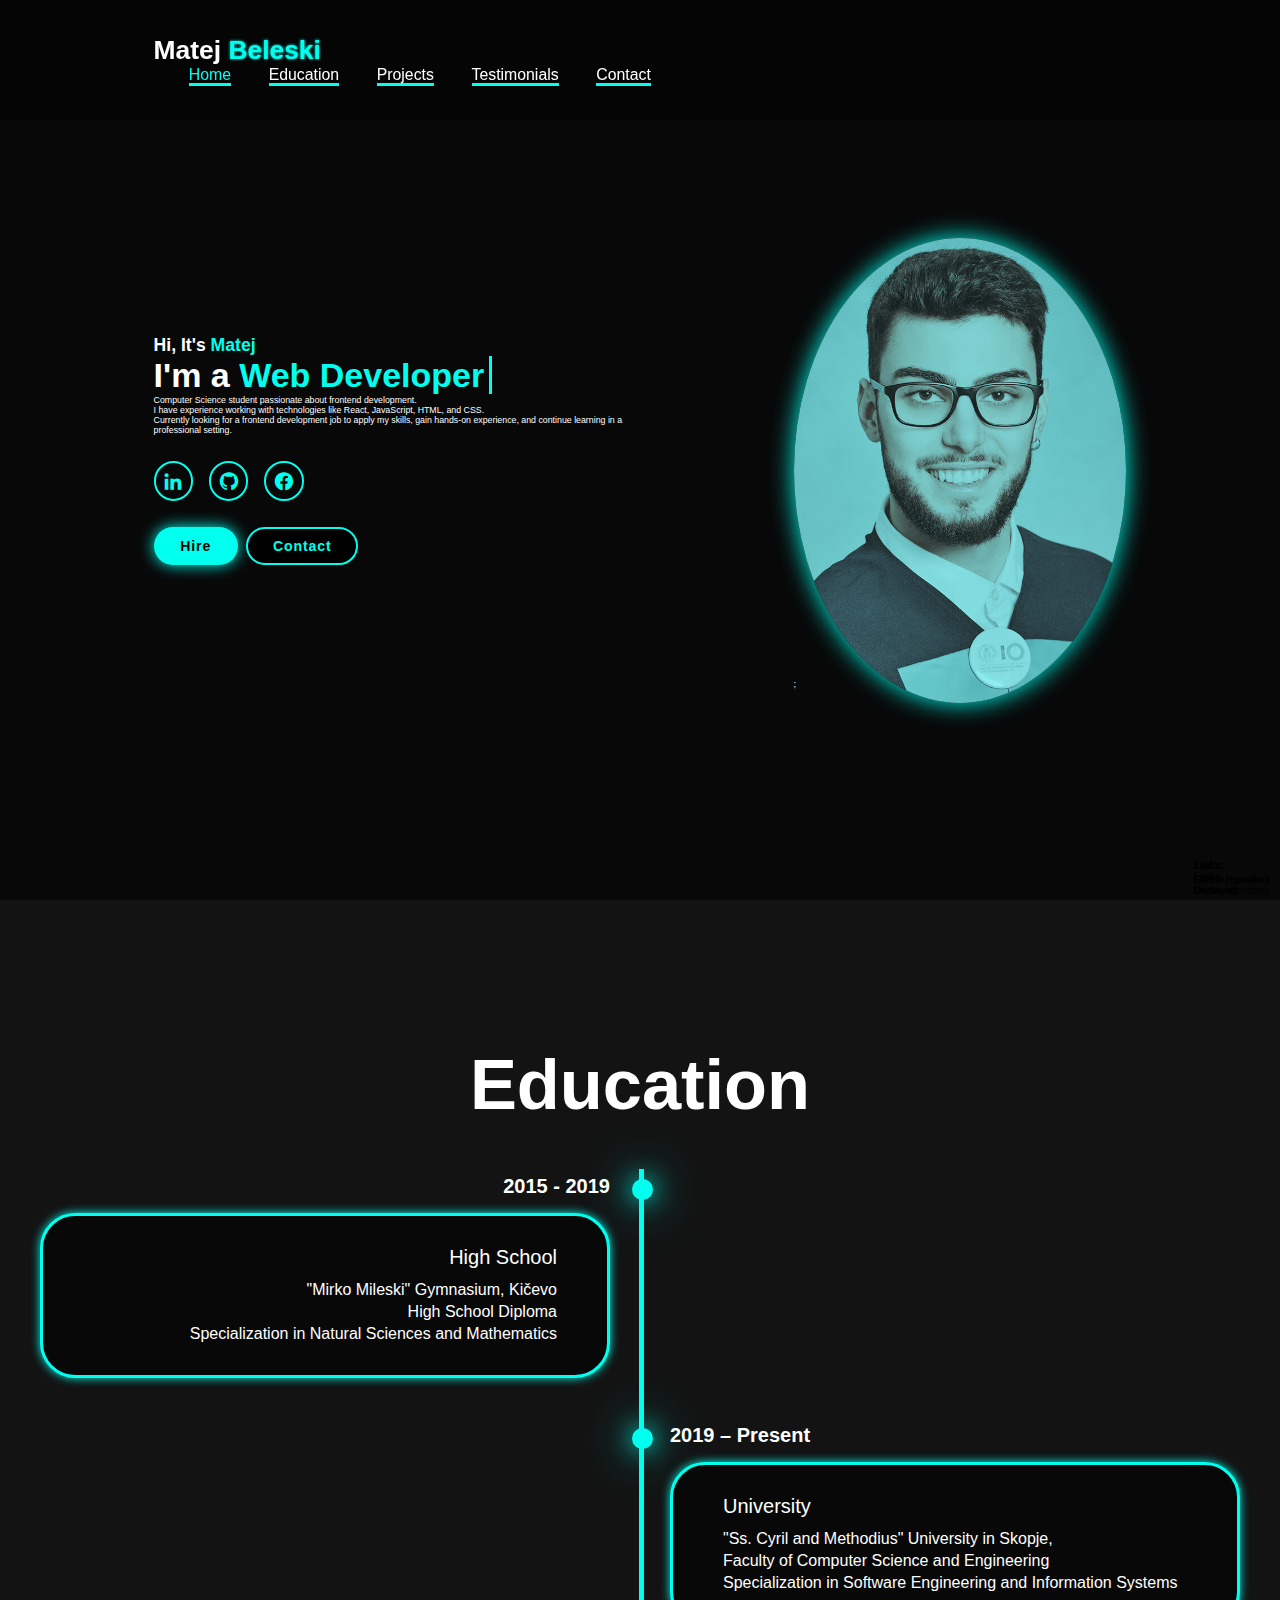
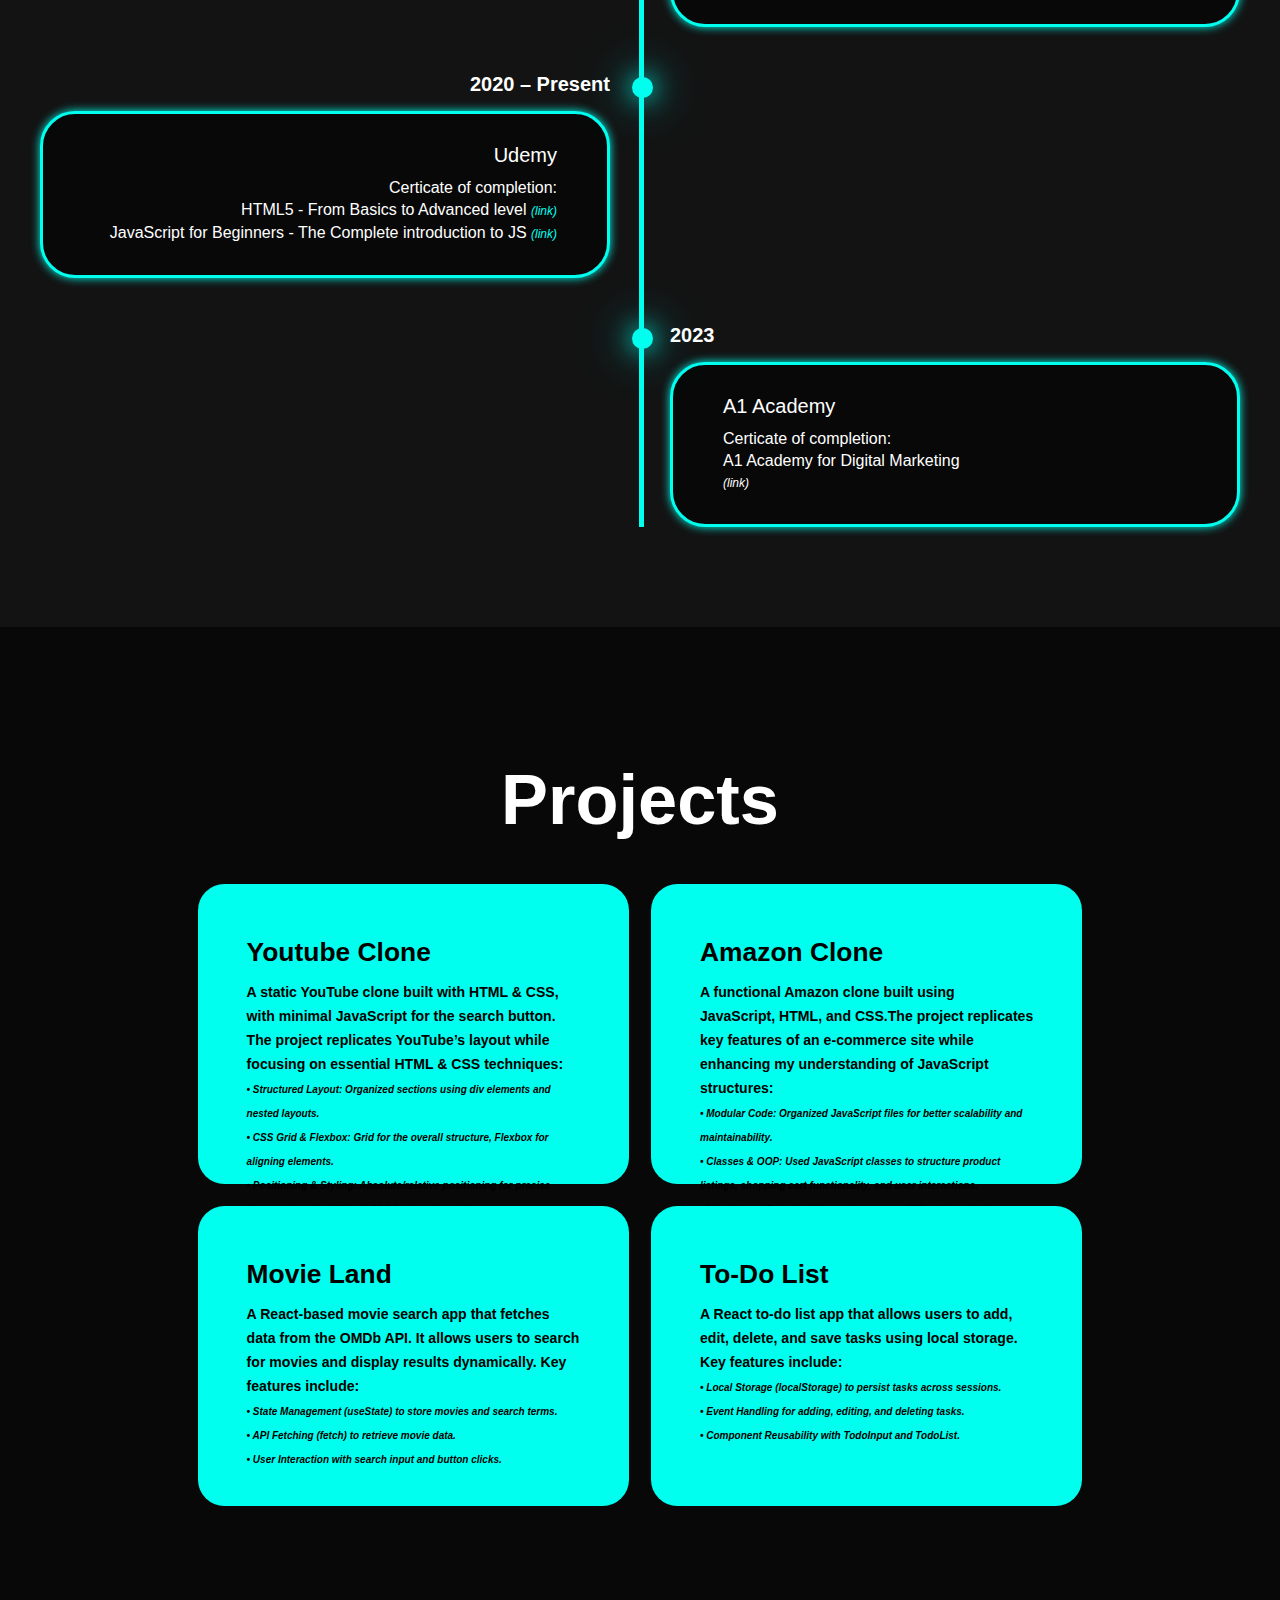
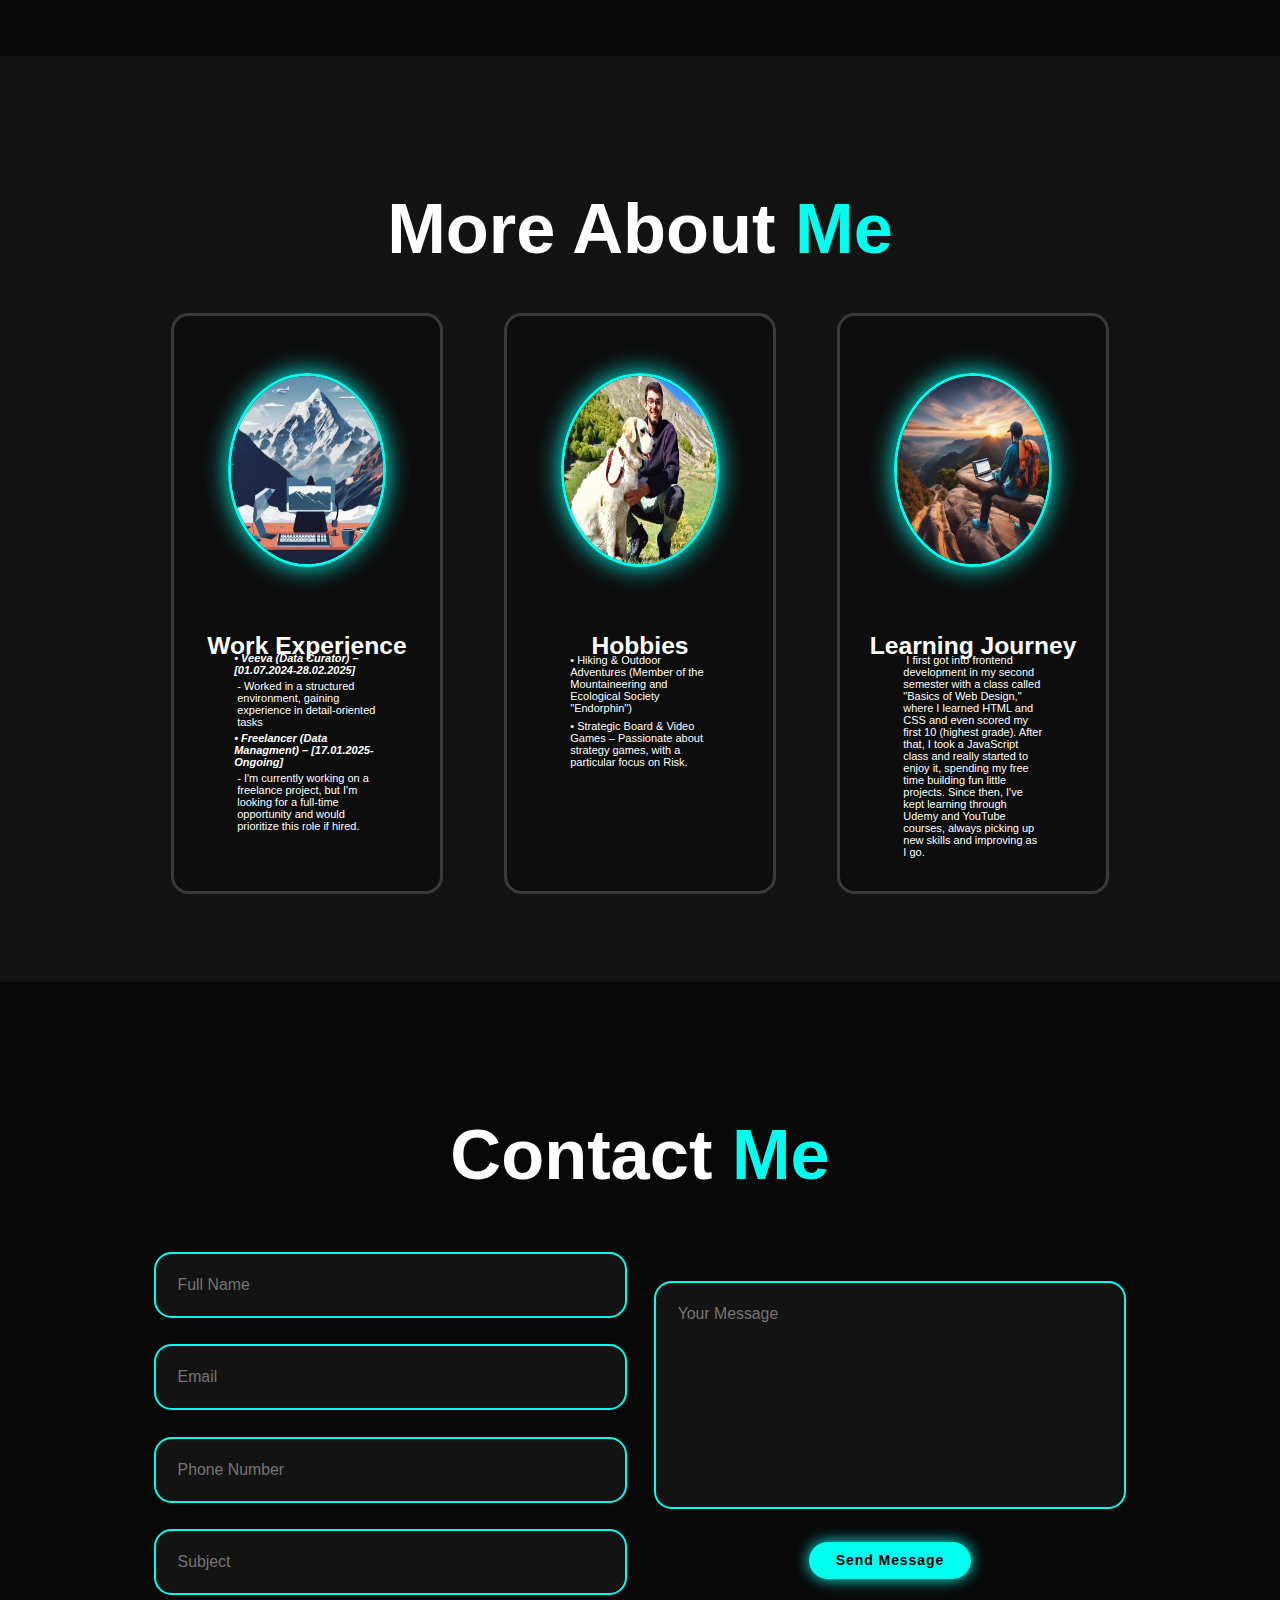
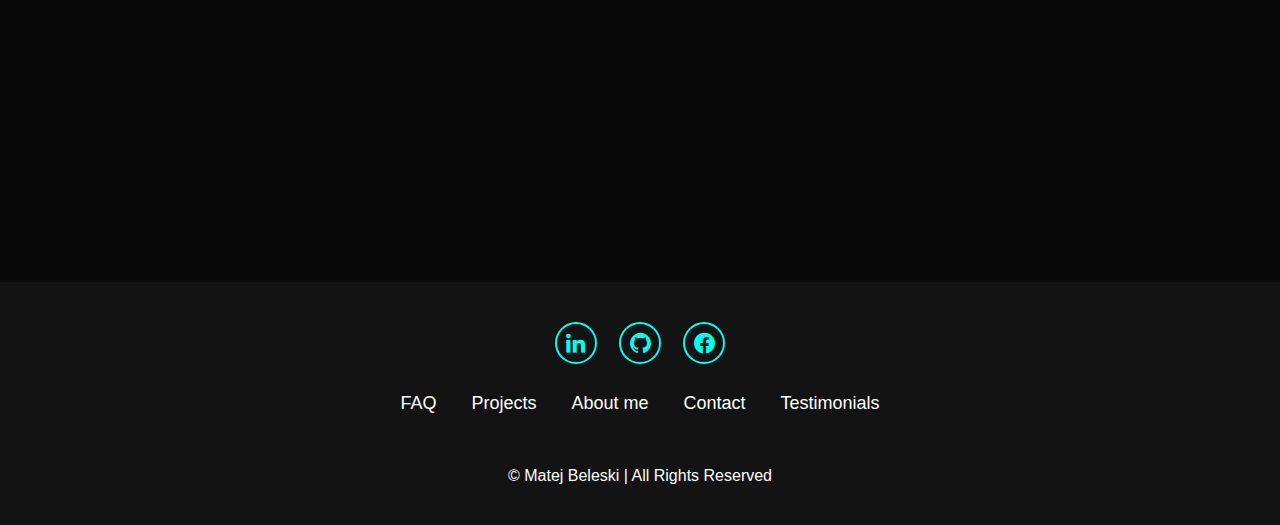
==== index.html @ d520d4c4 "Add files via upload" ====
<!DOCTYPE html>
<html lang="en">

<head>
    <meta charset="UTF-8">
    <meta name="viewport" content="width=device-width, initial-scale=1.0">
    <title>Responsive Portfolio Website</title>
    <link rel="stylesheet" href="style.css">
    <link href='https://unpkg.com/boxicons@2.1.4/css/boxicons.min.css' rel='stylesheet'>

</head>

<body>

    <header class="header">
        <a href="#home" class="logo">Matej <span>Beleski</span></a>

        <i class='bx bx-menu' id="menu-icon"></i>

        <nav class="navbar">
            <a href="#home" class="active">Home</a>
            <a href="#education">Education</a>
            <a href="#projects">Projects</a>
            <a href="#testimonials">Testimonials</a>
            <a href="#contact">Contact</a>
        </nav>
    </header>

    <section class="home" id="home">
        <div class="home-contet">
            <h1>Hi, It's <span>Matej</span></h1>
            <h3 class="text-animation">I'm a <span></span></h3>
            <p>Computer Science student passionate about frontend development.</p>
            <p>I have experience working with technologies like React, JavaScript, HTML, and CSS.</p>
            <p>Currently looking for a frontend development job to apply my skills, gain hands-on experience, and continue learning in a professional setting.</p>

            <div class="social-icons">

                <a href="https://www.linkedin.com/in/matej-beleski-653217213/" target="_blank"> <i class='bx bxl-linkedin'></i></a>
                <a href="https://github.com/matej46" target="_blank"><i class='bx bxl-github'></i></a>
                <a href="https://www.facebook.com/devet.deset.75/" target="_blank"><i class='bx bxl-facebook-circle' ></i></a>
               
            </div>

            <div class="btn-group">
                <a href="#" class="btn">Hire</a>
                <a href="#contact" class="btn">Contact</a>
            </div>
        </div>
        <div class="home-img">
            <img src='images/profilephoto.png' alt="image 1">; 
        </div>

    </section>

    <section class="education" id="education">
        <h2 class="heading">Education</h2>

        <div class="timeline-items">
            <div class="timeline-item">
                <div class="timeline-dot"> </div>
                <div class="timeline-date"> 2015 - 2019 </div>
                <div class="timeline-content">
                    <h3>High School</h3>
                    <p>"Mirko Mileski" Gymnasium, Kičevo <br>
                        High School Diploma <br> Specialization in Natural Sciences and Mathematics </p>
                </div>
            </div>

            <div class="timeline-item">
                <div class="timeline-dot"></div>
                <div class="timeline-date">2019 – Present</div>
                <div class="timeline-content">
                    <h3>University</h3>
                    <p>"Ss. Cyril and Methodius" University in Skopje, <br>
                        Faculty of Computer Science and Engineering <br> Specialization in Software Engineering and
                        Information
                        Systems </p>
                </div>
            </div>

            <div class="timeline-item">
                 
                <div class="timeline-dot"></div>
                <div class="timeline-date">2020 – Present</div>
                <div class="timeline-content">
                   
                    
                        <h3>Udemy</h3>
                        <p>Certicate of completion:</p>
                        <a href="https://drive.google.com/file/d/1m8XwTHB_5Tk1Ce35-1qgueU2LRFzItia/view?usp=sharing" target="blank">
                            <p> 
                                HTML5 - From Basics to Advanced level <span id="link">(link)</span>
                            </p>
                        </a>
                        <a href="https://drive.google.com/file/d/1fbxmuC1kPjhLGUeqyNIGHqgkghaJ31IZ/view?usp=sharing" target="blank">
                            <p> 
                                JavaScript for Beginners - The Complete introduction to JS <span id="link">(link)</span>
                            </p>
                        </a>
                     
                  
                </div>
            </div>

            <div class="timeline-item">
                 
                <div class="timeline-dot"></div>
                <div class="timeline-date">2023</div>
                <div class="timeline-content">
                   
                    <a href="https://drive.google.com/file/d/1XJHOYPVvoll1hGyyqi6rIE5AoOztRurR/view" target="blank">
                        <h3>A1 Academy</h3>
                        <p>Certicate of completion:<br> A1 Academy for Digital Marketing </p>
                        <p id="link">(link)</p>
                    </a>
                </div>
            </div>

            </div>
    </section>

    <section class="services" id="projects">
        <h2 class="heading">Projects</h2>

        <div class="services-container">
            <div class="service-box">
               
                <div class="service-info">
                    <h4>Youtube Clone</h4>
                   
                    <p>A static YouTube clone built with HTML & CSS, with minimal JavaScript for the search button.  The project replicates YouTube’s layout while focusing on essential HTML & CSS techniques: <br>
                        <span id="project_description">&#8226 Structured Layout: Organized sections using div elements and nested layouts. </span><br>
                        <span id="project_description">&#8226 CSS Grid & Flexbox: Grid for the overall structure, Flexbox for aligning elements. </span><br>
                        <span id="project_description">&#8226 Positioning & Styling: Absolute/relative positioning for precise placement and additional CSS features for styling.</span><br>
                    </p>

                 <div class="service-links">
                    <p id="links">Links:</p>
                    <a id="projects-links" href="https://github.com/matej46/Youtube-Clone.git" target="_blank">Github repository</a><br>
                    <a id="projects-links" href="https://matej46.github.io/Youtube-Clone/" target="_blank">Deployed</a>
                 </div>
                  
                </div>
            </div>
            <div class="service-box">
                <div class="service-info">
                    <h4>Amazon Clone</h4>
                    <p>A functional Amazon clone built using JavaScript, HTML, and CSS.The project replicates key features of an e-commerce site while enhancing my understanding of JavaScript structures: <br>
                        <span id="project_description">&#8226 Modular Code: Organized JavaScript files for better scalability and maintainability.</span><br>
                        <span id="project_description">&#8226 Classes & OOP: Used JavaScript classes to structure product listings, shopping cart functionality, and user interactions.</span><br>
                        <span id="project_description">&#8226 Inheritance: Extended classes to manage different product types and cart behaviors efficiently.</span><br>
                    </p>
                    <div class="service-links">
                        <p id="links">Links:</p>
                        <a id="projects-links" href="https://github.com/matej46/amazon-javascript.git" target="_blank">Github repository</a><br>
                        <a id="projects-links" href="https://matej-amazon-javascript.netlify.app/" target="_blank">Deployed</a>
                     </div>
                
                </div>
            </div>
            <div class="service-box">
                <div class="service-info">
                    <h4>Movie Land</h4>
                    <p>A React-based movie search app that fetches data from the OMDb API. It allows users to search for movies and display results dynamically. Key features include:<br>
                       <span id="project_description"> &#8226 State Management (useState) to store movies and search terms.</span><br>
                       <span id="project_description"> &#8226 API Fetching (fetch) to retrieve movie data.</span><br>
                       <span id="project_description"> &#8226 User Interaction with search input and button clicks.</span><br>
                    </p>
                    <div class="service-links">
                        <p id="links">Links:</p>
                        <a id="projects-links" href="https://github.com/matej46/reactjs-MovieLand.git" target="_blank">Github repository</a><br>
                     </div>
                </div>
            </div>
            <div class="service-box">
                <div class="service-info">
                    <h4>To-Do List</h4>
                    <p>A React to-do list app that allows users to add, edit, delete, and save tasks using local storage. Key features include:<br>
                        <span id="project_description">&#8226 Local Storage (localStorage) to persist tasks across sessions.</span><br>
                        <span id="project_description">&#8226 Event Handling for adding, editing, and deleting tasks.</span><br>
                        <span id="project_description">&#8226 Component Reusability with TodoInput and TodoList.</span><br>
                    </p>
                    <div class="service-links">
                        <p id="links">Links:</p>
                        <a id="projects-links" href="https://github.com/matej46/reactjs-todolist.git" target="_blank">Github repository</a><br>
                        <a id="projects-links" href="https://reactjs-todos-project.netlify.app/" target="_blank">Deployed</a>
                     </div>
                </div>
            </div>

    </section>

    <section class="testimonials" id="testimonials">
        <div class="testimonials-box">
            <h2 class="heading">More About <span>Me</span></h2>

            <div class="wrapper">
                <div class="testimonial-item">
                    
                    <img src="images/experience_mountain2.jpg" alt="">
                    <h2>Work Experience</h2>
                    <div class="testimonial-text">
                        <h3>&#8226; Veeva (Data Curator) – [01.07.2024-28.02.2025]</h3>
                        <p>- Worked in a structured environment, gaining experience in detail-oriented tasks</p>
                        <h3>&#8226; Freelancer (Data Managment) – [17.01.2025-Ongoing]</h3>
                        <p>- I'm currently working on a freelance project, but I'm looking for a full-time opportunity and would prioritize this role if hired.</p>
                    </div>
                </div>
                <div class="testimonial-item">
                    <img src="images/M&L2.jpg" alt="">
                    <h2>Hobbies</h2>
                    <div class="testimonial-text">
                        <p>&#8226 Hiking & Outdoor Adventures (Member of the Mountaineering and Ecological Society "Endorphin")</p>
                        <p>&#8226 Strategic Board & Video Games – Passionate about strategy games, with a particular focus on Risk.</p>
                    </div>

                </div>
                
                <div class="testimonial-item">
                    <img src="images/journey.jpg" alt="">
                    <h2>Learning Journey</h2>
                    <div class="testimonial-text">
                        <p>&nbspI first got into frontend development in my second semester with a class called "Basics of Web Design," where I learned HTML and CSS and even scored my first 10 (highest grade). After that, I took a JavaScript class and really started to enjoy it, spending my free time building fun little projects. Since then, I've kept learning through Udemy and YouTube courses, always picking up new skills and improving as I go.</p>
                    </div>
                </div>
            </div>
        </div>
    </section>

    <section class="contact" id="contact">
        <h2 class="heading">Contact <span>Me</span></h2>

        <form action="https://api.web3forms.com/submit" method="POST">
            <input type="hidden" name="access_key" value="eedac60c-c312-4635-b868-2d74a798ac71">
            <div class="input-group">
                <div class="input-box">
                    <input type="text" name="name" placeholder="Full Name" required>
                    <input type="email" name="email" placeholder="Email" required>
                </div>
                <div class="input-box">
                    <input type="number" name="phone" placeholder="Phone Number">
                    <input type="text" name="subject" placeholder="Subject" required>
                </div>
            </div>

            <div class="input-group-2">
                <textarea name="message" id="" cols="30" rows="10" placeholder="Your Message" required></textarea>
                <input type="submit" value="Send Message" class="btn">
            </div>
        </form>

    </section>


    <footer class="footer" id="footer">
        <div class="social">
            <a href="https://www.linkedin.com/in/matej-beleski-653217213/" target="_blank"> <i class='bx bxl-linkedin'></i></a>
            <a href="https://github.com/matej46" target="_blank"><i class='bx bxl-github'></i></a>
            <a href="https://www.facebook.com/devet.deset.75/" target="_blank"><i class='bx bxl-facebook-circle' ></i></a>   
        </div>

        <ul class="list">
            <li>
                <a href="faq.html">FAQ</a>
            </li>

            <li>
                <a href="#projects">Projects</a>
            </li>

            <li>
                <a href="#home">About me</a>
            </li>

            <li>
                <a href="#contact">Contact</a>
            </li>

            <li>
                <a href="#testimonials">Testimonials</a>
            </li>
        </ul>
        <p class="copyright">
            &#169 Matej Beleski | All Rights Reserved
        </p>
    </footer> 

        <script src="script.js"></script>
</body>

</html>
---- style.css ----
* {
    margin:0;
    padding: 0;
    box-sizing: border-box;
    text-decoration: none;
    border: none;
    outline: none;
    scroll-behavior: smooth;
    font-family: "Poppins", sans-serif;
}

:root{
    --bg-color: #080808;
    --second-bg-color: #131313;
    --text-color: white;
    --main-color: #00ffee;
}

html{
    font-size: 60%;
    overflow-x: hidden;
}

body{
    background: var(--bg-color);
    color: var(--text-color);
}

.header{
    position: fixed;
    top: 0;
    left: 0;
    width: 100%;
    padding: 4rem 12% 4rem;
    background: rgba(0, 0, 0, 0.3);
    backdrop-filter: blur(10px);
    justify-content: space-between;
    align-items: center;
    z-index: 5;
}

.logo {
    font-size: 3rem;
    color: var(--text-color);
    font-weight: 800;
    cursor:pointer;
    transition: 0.3s ease;
}
.logo:hover{
    transform: scale(1.1);
}
.logo span{
    text-shadow: 0 0 3px var(--main-color);
}

.navbar a{
    font-size: 1.8rem;
    color: var(--text-color);
    margin-left: 4rem;
    font-weight: 500;
    transition: 0.3s ease;
    border-bottom: 3px solid var(--main-color);
}

.navbar a:hover,
.navbar a.active{
    color: var(--main-color);
    border-bottom: 3px solid var(--main-color);
}

#menu-icon{
    font-size: 3.6rem;
    color: var(--main-color);
    display: none;
}

section {
    min-height: 100vh;
    padding: 10rem 12% 10rem;
    
}


.home{
    display:flex;
    align-items:center;
    justify-content: center;
    gap:15rem;

}

.home-content{
    display: flex;
    flex-direction: column;
    text-align: left;
    justify-content: center;

    margin-top: 3rem;
}

span{
    color: var(--main-color);

}
.logo span{
    color:var(--main-color)
}
.home-content h3{
    margin-bottom: 2rem;
    margin-top: 1rem;
    font-size: 3.5rem;
}

.home-content h1{
    font-size: 7rem;
    font-weight: 700;
    margin-top: 1.5rem;
    line-height: 1;

}
.home-img{
    border-radius: 50%;
}
.home-img img{
    position: relative;
    top: 3rem;
    width: 26vw;;
    border-radius: 50%;
    box-shadow: 0 0 25px var(--main-color);
    cursor: pointer;
    transition: 0.4s ease-in-out;
}

.home-img img:hover {
    box-shadow: 0 0 25px var(--main-color),
    0 0 50px var(--main-color),
    0 0 100px var(--main-color);
}

.home-content p{
    font-size: 1.5rem;
    font-weight: 500;
    line-height: 1.8;
    max-width: 1000px;
}
.social-icons a{
    display: inline-flex;
    justify-content: center;
    align-items: center;
    width: 4.5rem;
    height: 4.5rem;
    background: transparent;
    border: 2px solid var(--main-color);
    font-size: 2.5rem;
    border-radius: 50%;
    color: var(--main-color);
    margin: 3rem 1.5rem 3rem 0;
    transition: 0.3s ease-in-out;
}
.social-icons a:hover{
    color: var(--text-color);
    transform: scale(1.3)translateY(-5px);
    box-shadow: 0 0 25px var(--main-color);
    background-color: var(--main-color);
}
.btn {
    display:inline-block;
    
    padding: 1rem 2.8rem;
    background: var(--main-color); 
    box-shadow: 0 0 15px var(--main-color);
    border-radius: 4rem;
    font-size: 1.6rem;
    color: black;
    border: 2px solid transparent;
    letter-spacing: 0.1rem;
    font-weight: 600;
    transition: 0.3s ease-in-out;
    cursor: pointer;
}
.btn:hover{
    transform: scale(1.05);
    box-shadow: 0 0 50px var(--main-color);
}
.btn-group a:nth-of-type(2){
    margin-left: 0.7rem;
    background-color: black;
    color: var(--main-color);
    border: 2px solid var(--main-color);
    box-shadow: 0 0 25px transparent;
}
.btn-group a:nth-of-type(2):hover{
    box-shadow: 0 0 25px var(--main-color);
    background-color: var(--main-color);
    color: black;
    
}
.text-animation {
    font-size: 34px;
    font-weight: 600;
    min-width: 280px;
  
}
.text-animation span {
    position: relative;
}
.text-animation span::before {
    content: "Web Developer"; 
    color: var(--main-color);
    animation: words 20s infinite; 
}
.text-animation span::after {
    content: "";
    position: absolute;
    height: 100%;
    width: calc(100%+8px);
    background-color: var(--bg-color);
    border-left: 3px solid var(--main-color);
    right: -8px;
    animation: typing 20s steps(14) infinite;
}



 @keyframes typing {
    0%, 10% {
        left: 0;
    }
    15%, 20% {
        left: calc(100% + 4px);
    }
    20%, 30% {
        left: 0;
    }
    35%, 40% {
        left: calc(100% + 4px);
    }
    40%, 50% {
        left: 0;

        
    }
    55%, 60% {
        left: calc(100% + 4px);
    }
    60%, 70% {
        left: 0;
    }
    75%, 80% {
        left: calc(100% + 4px);
    }
    80%, 90% {
        left: 0;
    }
    95%, 100% {
        left: calc(100% + 4px);
    }
} 

/* @keyframes typing {
    10%,
    15%,
    30%,
    35%,
    50%,
    55%,
    70%,
    75%,
    95%{
        width: 0;
    }
    5%,
    20%,
    25%,
    40%,
    45%,
    60%,
    65%,
    80%,
    85%{
        width: calc(100% + 8px);
    }
} */

@keyframes words {
    0%, 20% {
        content: "Computer Science Student";
    }
    21%, 40% {
        content: "HTML Specialist";
    }
    41%, 60% {
        content: "CSS Specialist";
    }
    61%, 80% {
        content: "JavaScript Developer";
    }
    81%, 100% {
        content: "React Developer";
    }
}

.heading {
    font-size: 8rem;
    text-align: center;
    margin: 5rem 0;
}
.education {
    padding: 100px 15px;
    background: var(--second-bg-color);
}
.education h2{
    margin-bottom: 5rem;
}
.timeline-items {
    max-width: 1200px;
    margin: auto;
    display: flex;
    flex-wrap: wrap;
    position: relative;
}
.timeline-items::before{
    content: "";
    position: absolute;
    width: 5px;
    height: 100%;
    background-color:var(--main-color);
    left: calc(50% - 1px);
}
.timeline-item{
    margin-bottom: 40px;
    width: 100%;
    position: relative;
}
.timeline-item:last-child{
    margin-bottom: 0;
}
.timeline-item:last-child{
    margin-bottom: 0;
}
.timeline-item:nth-child(odd){
    padding-right: calc(50% + 30px);
    text-align: right;
}
.timeline-item:nth-child(even){
    padding-left: calc(50% + 30px);
}
.timeline-dot{
    height: 21px;
    width: 21px;
    background-color: var(--main-color);
    box-shadow: 0 0 25px var(--main-color),
                0 0 50px var(--main-color);
    position: absolute;
    left: calc(50% - 8px);
    border-radius: 50%;
    top: 10px;

}
.timeline-date{
    font-size: 20px;
    font-weight: 800;
    color: white;
    margin: 6px 0 15px;
}
.timeline-content{
    background-color: var(--bg-color);
    border: 3px solid var(--main-color);
    padding: 30px 50px;
    border-radius: 4rem;
    box-shadow: 0 0 10px var(--main-color);
    cursor: pointer;
    transition: -.3s ease-in-out;
}
.timeline-content:hover{
    transform: scale(1.05);
    box-shadow: 0 0 25px var(--main-color);
}
.timeline-content h3{
    font-size: 20px;
    color: white;
    margin: 0 0 10px;
    font-weight: 500;
}
.timeline-content p{
    color: white;
    font-size: 16px;
    font-weight: 300;
    line-height: 22px;
}

::-webkit-scrollbar{
    width: 15px;
}
::-webkit-scrollbar-thumb{
    background-color: var(--main-color);
}
::-webkit-scrollbar-track{
    background-color: var(--bg-color);
    width: 50px;
}

.services{
    background: var(--bg-color);
    color: black;
}
.services h2{
    margin-bottom: 5rem;
    color: white;
}
.services-container{
    display: grid;
    grid-template-columns: repeat(2,1fr);
    align-items: center;
    gap: 2.5rem;
}
.service-box{
    background-color: var(--main-color);
    height: 300px;
    border-radius: 3rem;
    border: 5px solid transparent;
    cursor: pointer;
    transition: 0.4s ease-in-out;
}
.service-box:hover{
    background: white;
    color: black;
    border: 5px solid var(--main-color);
    transform: scale(1.03);
}
.service-box .service-info{
    display: flex;
    flex-direction: column;
    text-align: left;
    max-height: 200px;
    justify-content: left;
    align-items: baseline;
    padding: 5rem 5rem;
}
.service-info h4{
    font-size: 3rem;
    font-weight: 800;
    line-height: 1.5;
    margin-bottom: 1rem;
}
.service-info p{
    font-size: 1.6rem;
    font-weight: 600;
    max-height: 100;
    line-height: 1.7;
    margin: auto;
}
.testimonials{
    background: var(--second-bg-color);
}
.testimonials-box{
    background-size: cover;
    display: flex;
    align-items: center;
    justify-content: center;
    flex-direction: column;
    position: relative;
}
.testimonials .heading{
    margin-bottom: 5rem;
}
.testimonials-box img{
    position:absolute;
    top: 10%;
    width: 18rem;
    height: 22rem;
    border-radius: 50%;
    border: 3px solid var(--main-color);
    box-shadow: 0 0 25px var(--main-color);
    visibility: visible;
    transition: none;
}
.wrapper{
    display: grid;
    grid-template-columns: repeat(3,1fr);
    gap: 3rem;
}
.testimonial-item{
    min-height: 550px;
    max-width: 450px;
    background: rgba(0, 0, 0, 0.3);
    border: 3px solid rgba(238, 238, 238, 0.2);
    border-radius: 2rem;
    margin: 0 2rem;
    padding: 30px 60px;
    cursor: pointer;
    display: flex;
    flex-direction: column;
    align-items: center;
    justify-content: flex-start;;
    text-align: center;
    gap: 1rem;
    color: white;
    transition: 0.4s ease-in-out;
    position: relative;
}
.testimonial-item:hover{
    border: 3px solid var(--main-color);
    transform: translateY(-10px)scale(1.03);
    box-shadow: 0 0 50px var(--main-color);
}

.testimonial-item h2{
    position: absolute;
    top: 55%;
    font-size: 2.8rem;
    transition: none;
    margin-bottom: 50px;
 
}

.testimonial-item .testimonial-text {
    position: relative; 
    margin-top: 305px;
    text-align: left;
    padding-top: 0;
}
.testimonial-item p{
    font-size: 1.3rem;
    padding: 3px;
    

}
.testimonial-item h3{
    font-size: 1.5rem;
    margin: 1px 0;

   font-weight: bolder;
    

}

#star{
    color: gold;
    font-size: 2rem;
}

.contact{
    background-color: var(--bg-color);
}
.contact h2{
    margin-bottom: 3rem;
    color: white;
}
.contact form{
    display: flex;
    align-items: center;
    justify-content: center;
    gap: 3rem;
    margin: 5rem auto;
    text-align: center;
}
.contact form .input-box{
    display: flex;
    justify-content: center;
    flex-wrap: wrap;
}
.contact form .input-box input,
.contact form textarea{
    width: 100%;
    padding: 2.5rem;
    font-size: 1.8rem;
    color: var(--text-color);
    background: var(--second-bg-color);
    border-radius: 2rem;
    border: 2px solid var(--main-color);
    margin: 1.5rem 0;
    resize: none;
}
.faqbutton{
    display:inline-block;
    width: 10%;
    padding: 1rem 2.8rem;
    background: var(--main-color); 
    box-shadow: 0 0 15px var(--main-color);
    border-radius: 4rem;
    font-size: 1.6rem;
    color: black;
    border: 2px solid transparent;
    letter-spacing: 0.1rem;
    font-weight: 600;
    transition: 0.3s ease-in-out;
    cursor: pointer;
    margin: 1.5rem 0;
    
}
.faqbutton:hover{
    transform: scale(1.05);
    box-shadow: 0 0 50px var(--main-color);
}
.faq{
    display: flex;
    flex-direction: column;
    margin: 2rem;
    line-height: 3rem;
    font-size: 15px;
}
.faq p{
    letter-spacing: 1.5px;
}
.bx-error{
    color: red;
}
.bx-question-mark{
    color: rgb(228, 228, 134);
}
.contact form .input-box input:focus,
.contact form textarea:focus{
    border: 2px solid white;
    border-radius: 2rem;
    transform: translateY(-10px)scale(1.03);
}
.contact form .btn{
    margin-top: 2rem;
}
.footer {
    position: relative;
    bottom: 0;
    width: 100%;
    padding: 40px 0;
    background-color: var(--second-bg-color);
}
.footer .social{
    text-align: center;
    padding-bottom: 25px;
    color: var(--main-color);
}
.footer .social a{
    font-size: 25px;
    color: var(--main-color);
    border: 2px solid var(--main-color);
    width: 42px;
    height: 42px;
    line-height: 42px;
    display: inline-block;
    text-align: center;
    border-radius: 50%;
    margin: 0 10px;
    transition: 0.3s ease-in-out;
}
.footer .social a:hover{
    transform: scale(1.2)translateY(-10px);
    background-color: var(--main-color);
    color: black;
    box-shadow: 0 0 25px var(--main-color);
}
.footer ul{
    margin-top: 0;
    padding: 0;
    font-size: 18px;
    line-height: 1.6;
    margin-bottom: 0;
    text-align: center;
}
.footer ul li a{
    color: white;
    border-bottom: 3px solid transparent;
    transition: 0.3s ease-in-out
}
.footer ul li a:hover{
    border-bottom: 3px solid var(--main-color);
}
.footer ul li{
    display: inline-block;
    padding: 0 15px;
}
.footer .copyright{
    margin-top: 50px;
    text-align: center;
    font-size: 16px;
    color: white;
}

@media (max-width: 1285px){
    html{
        font-size: 55%;
    }
    .services-container{
        padding-bottom: 7rem;
        grid-template-columns: repeat(2,1fr);
        margin: 0 5rem;
    }
}
@media(max-width: 991px){
    header{
        padding: 2rem 3%;
    }
    section{
        padding: 10rem 3% 2rem;
    }
    .timeline-items::before{
        left:7px;
    }
    .timeline-item:nth-child(odd){
        padding: 0;
        text-align: left;
    }
    .timeline-item:nth-child(odd),
    .timeline-item:nth-child(even){
        padding-left: 37px;
    }
    .timeline-dot{
        left:0;
    }
    .services{
        padding-bottom: 7rem;
    }
    .testimonials .wrapper{
        grid-template-columns: repeat(1,1fr);
    }
    .contact form{
        flex-direction: column;
    }
    .footer{
        padding: 2rem 3%;
    }
}
@media(max-width: 895px){
    #menu-icon{
        display: block;
    }
    .navbar{
        position:absolute;
        top:100%;
        right: 0;
        width: 50%;
        padding: 1rem 3%;
        background: rgba(0, 0, 0, 0.7);
        backdrop-filter:blur(20px);
        border-bottom-left-radius: 2rem;
        border-left: 2px solid var(--main-color);
        border-bottom: 2px solid var(--main-color);
        display:none;
    }
    .navbar.active{
        display: block;
    }
    .navbar a{
        display: block;
        font-size: 2rem;
        margin: 3rem 0;
        color: white;
    }
    .home{
        flex-direction: column-reverse;
        margin: 5rem 4rem;
    }
    .home-contect h3{
        font-size: 2.6rem;
    }
    .home content h1{
        font-size: 8rem;
        margin-top: 3rem;
    }
    .home-content p{
        max-width: 600px;
        margin: 0 auto;
    }
    .home-img img{
        width: 56vw;
    }
    .services h2{
        margin-bottom: 3rem;
    }
    .services-container{
        grid-template-columns: repeat(1,1fr);
    }
}

#link {
    font-size: 12px;
    font-style: italic;
}

#project_description{
    font-size: 10px;
    color: black;
    font-style: italic;
}

#projects-links {
    text-decoration: none;
    color: #000;
    font-size: 10px;
}

#projects-links:visited {
    color: #000;
}

#projects-links:hover {
    color: blue;
    font-size: 11px;
}

.service-links{
    position: absolute;
    bottom: 4px;
    right: 10px;
}

#links{
    
    font-style: italic;
    font-size: 10px;
}

.testimonial-item p {
 
    font-size: 11px;
}
.testimonial-item h3 {
    
    font-style: italic;
    font-size: 11px;
}
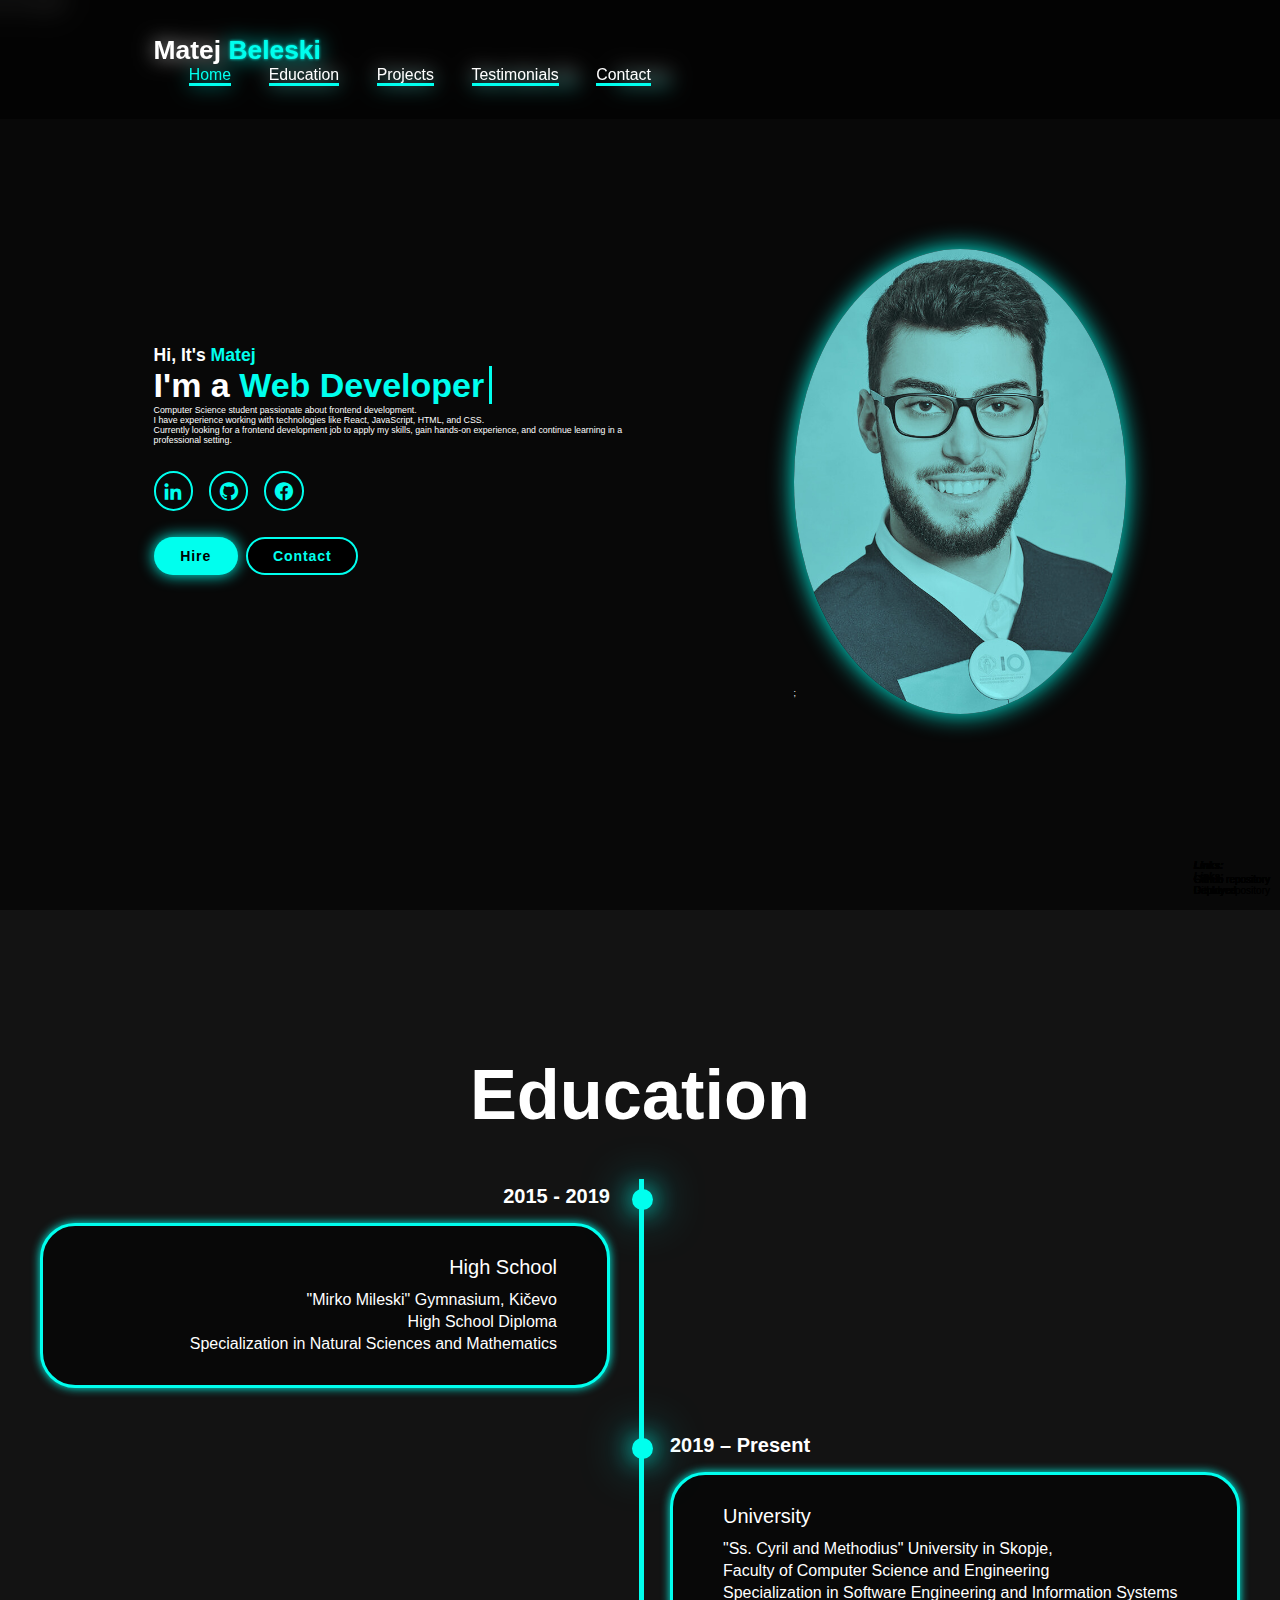
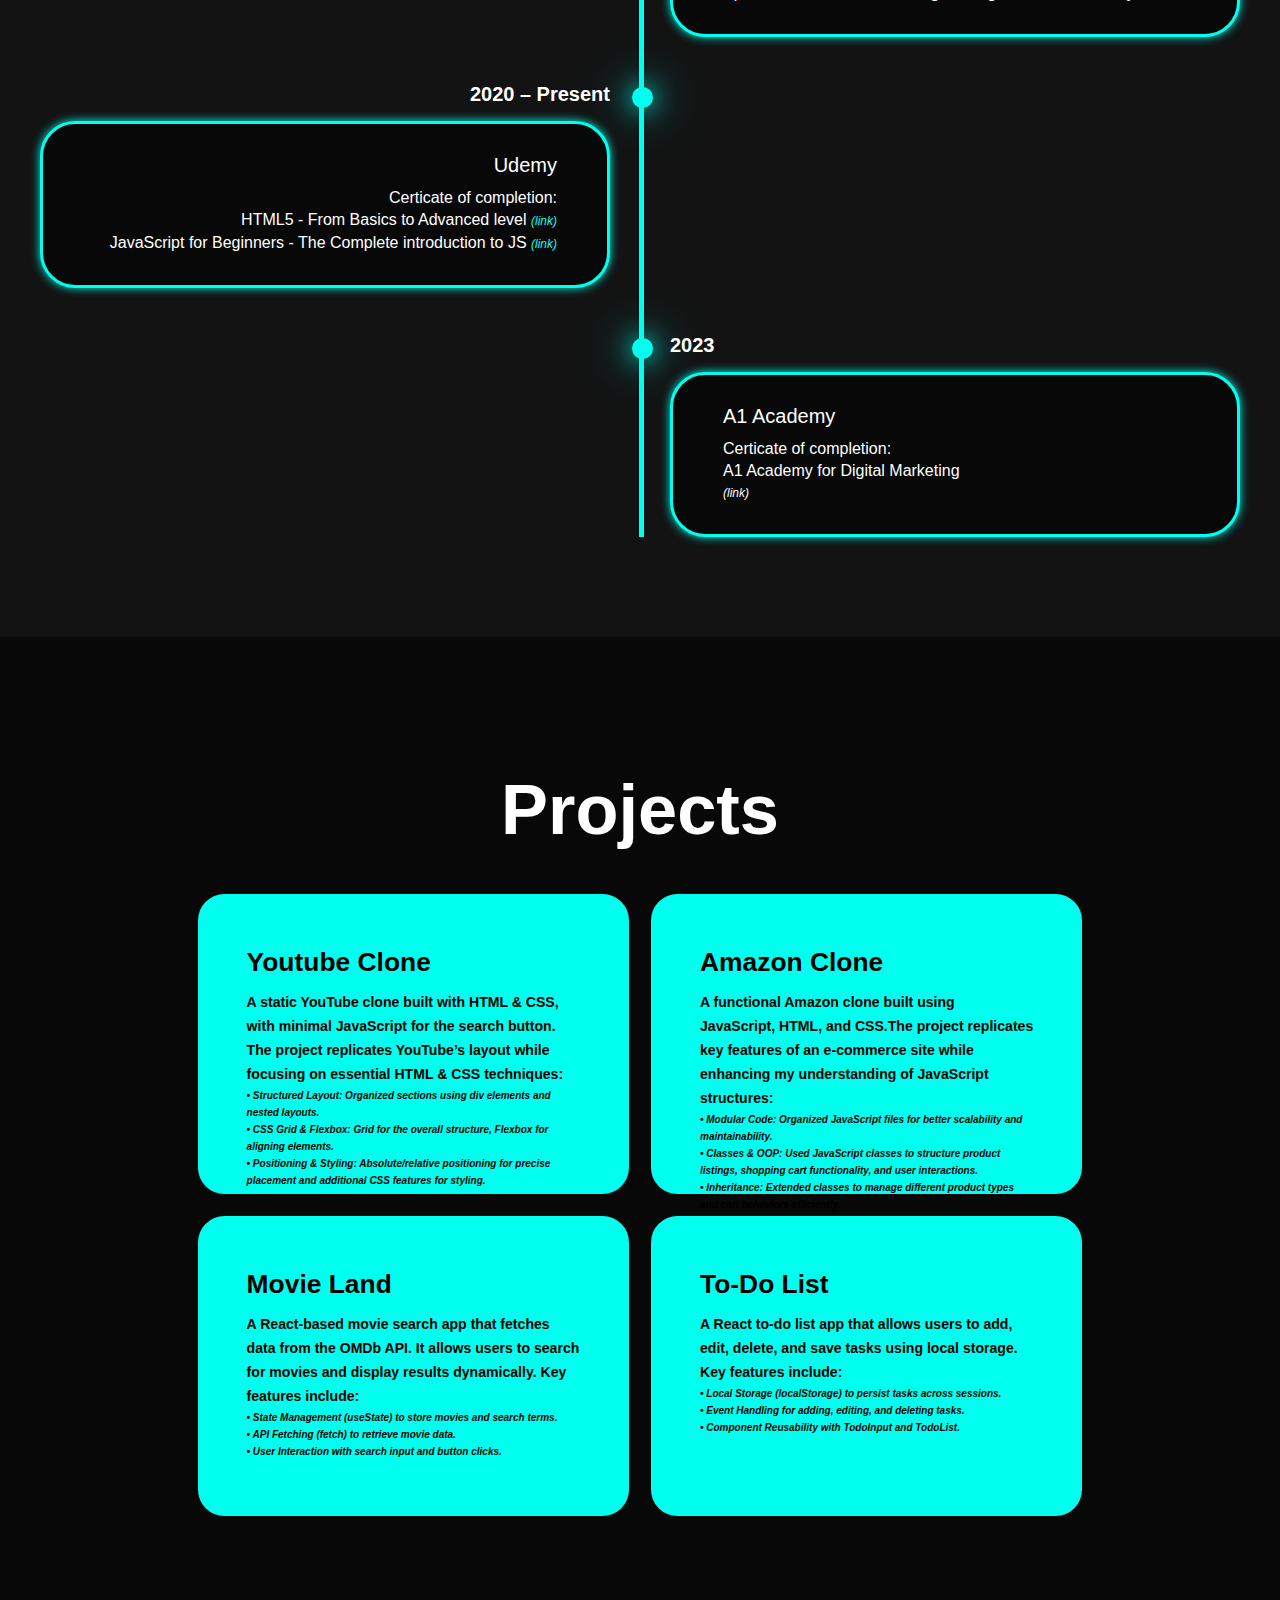
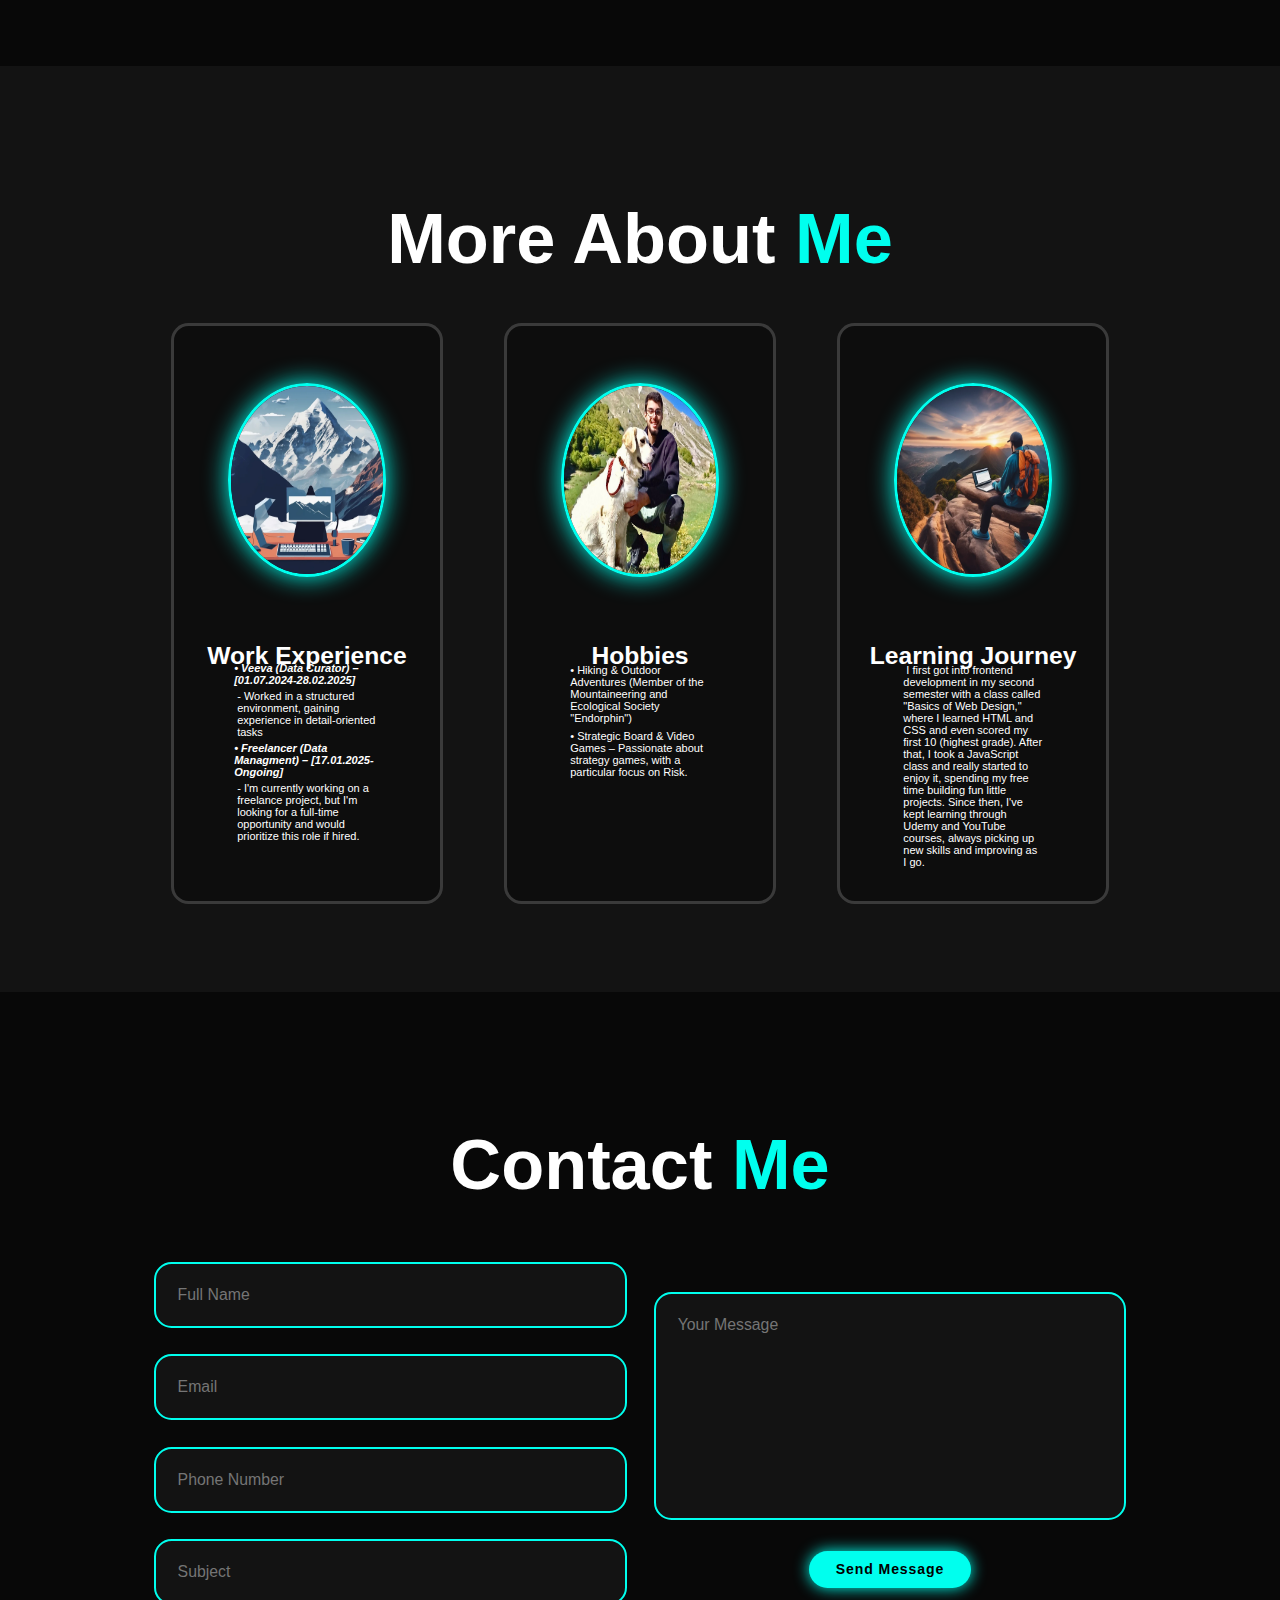
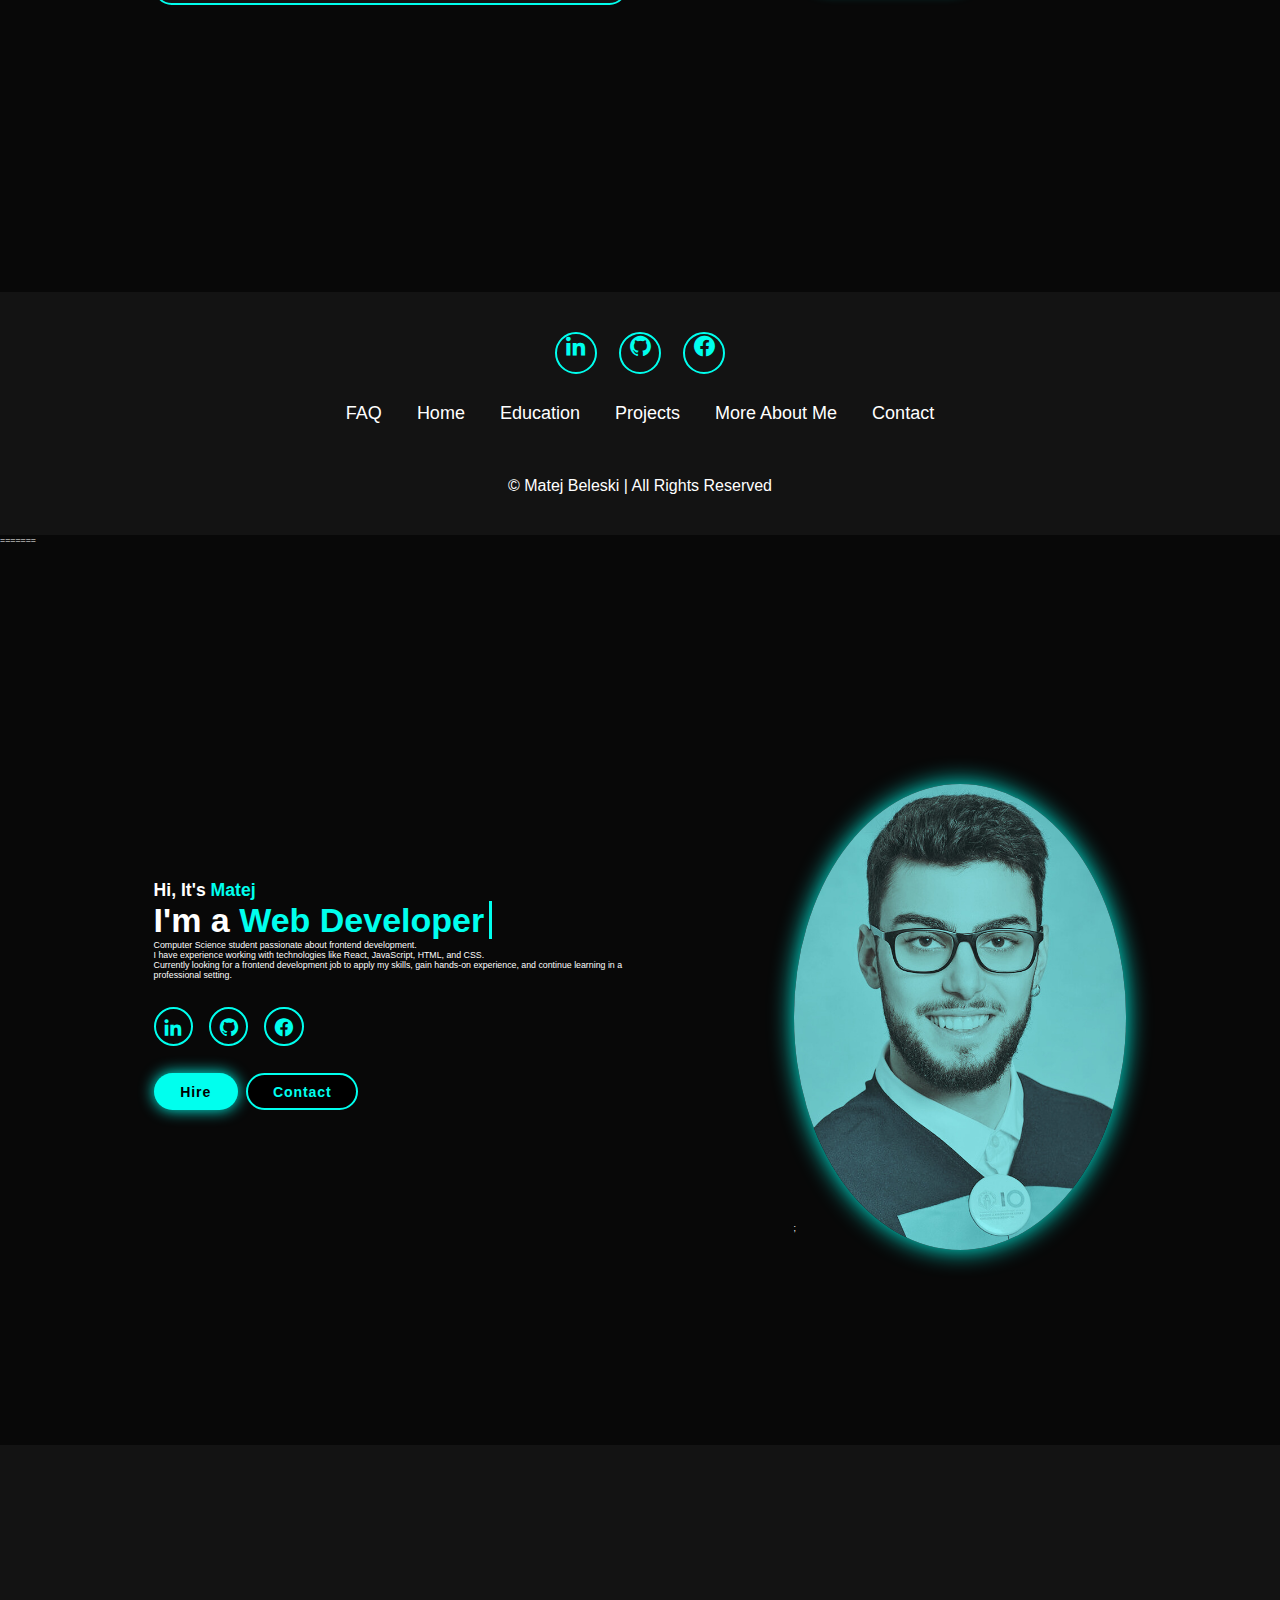
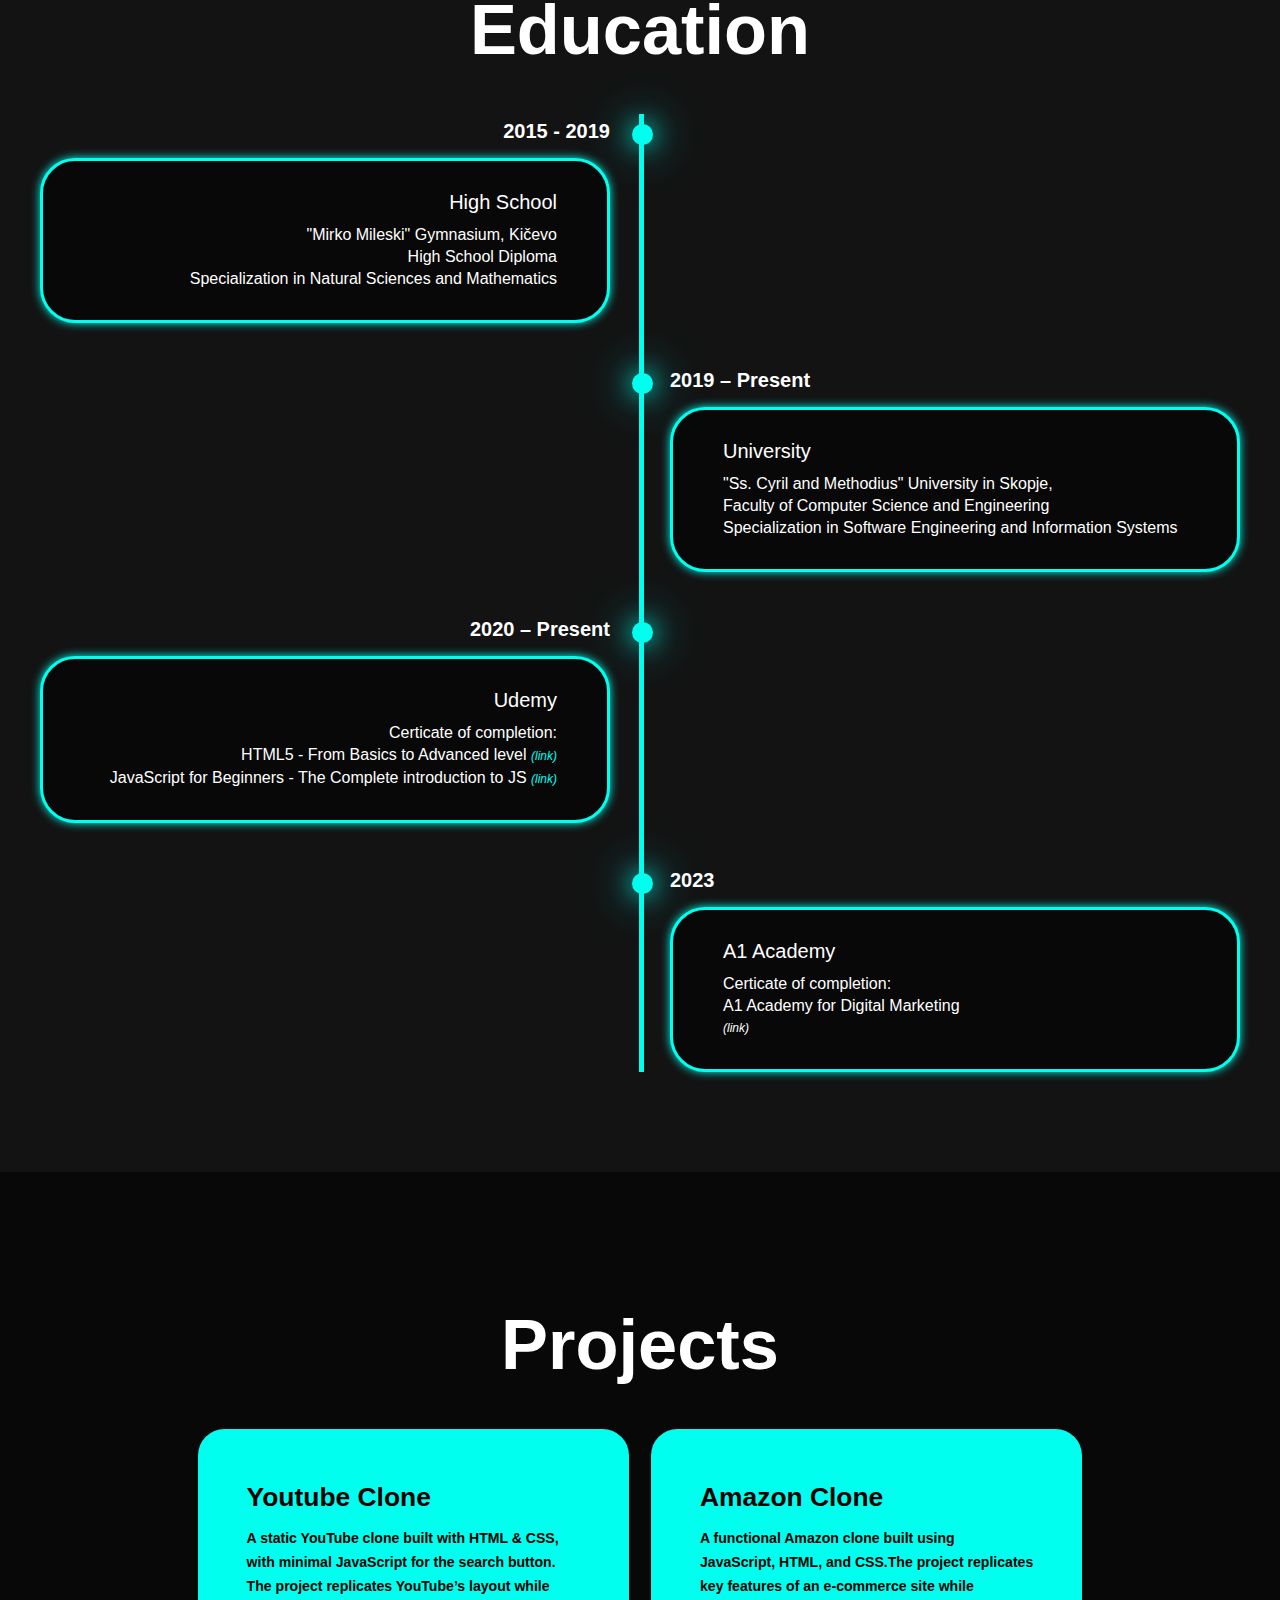
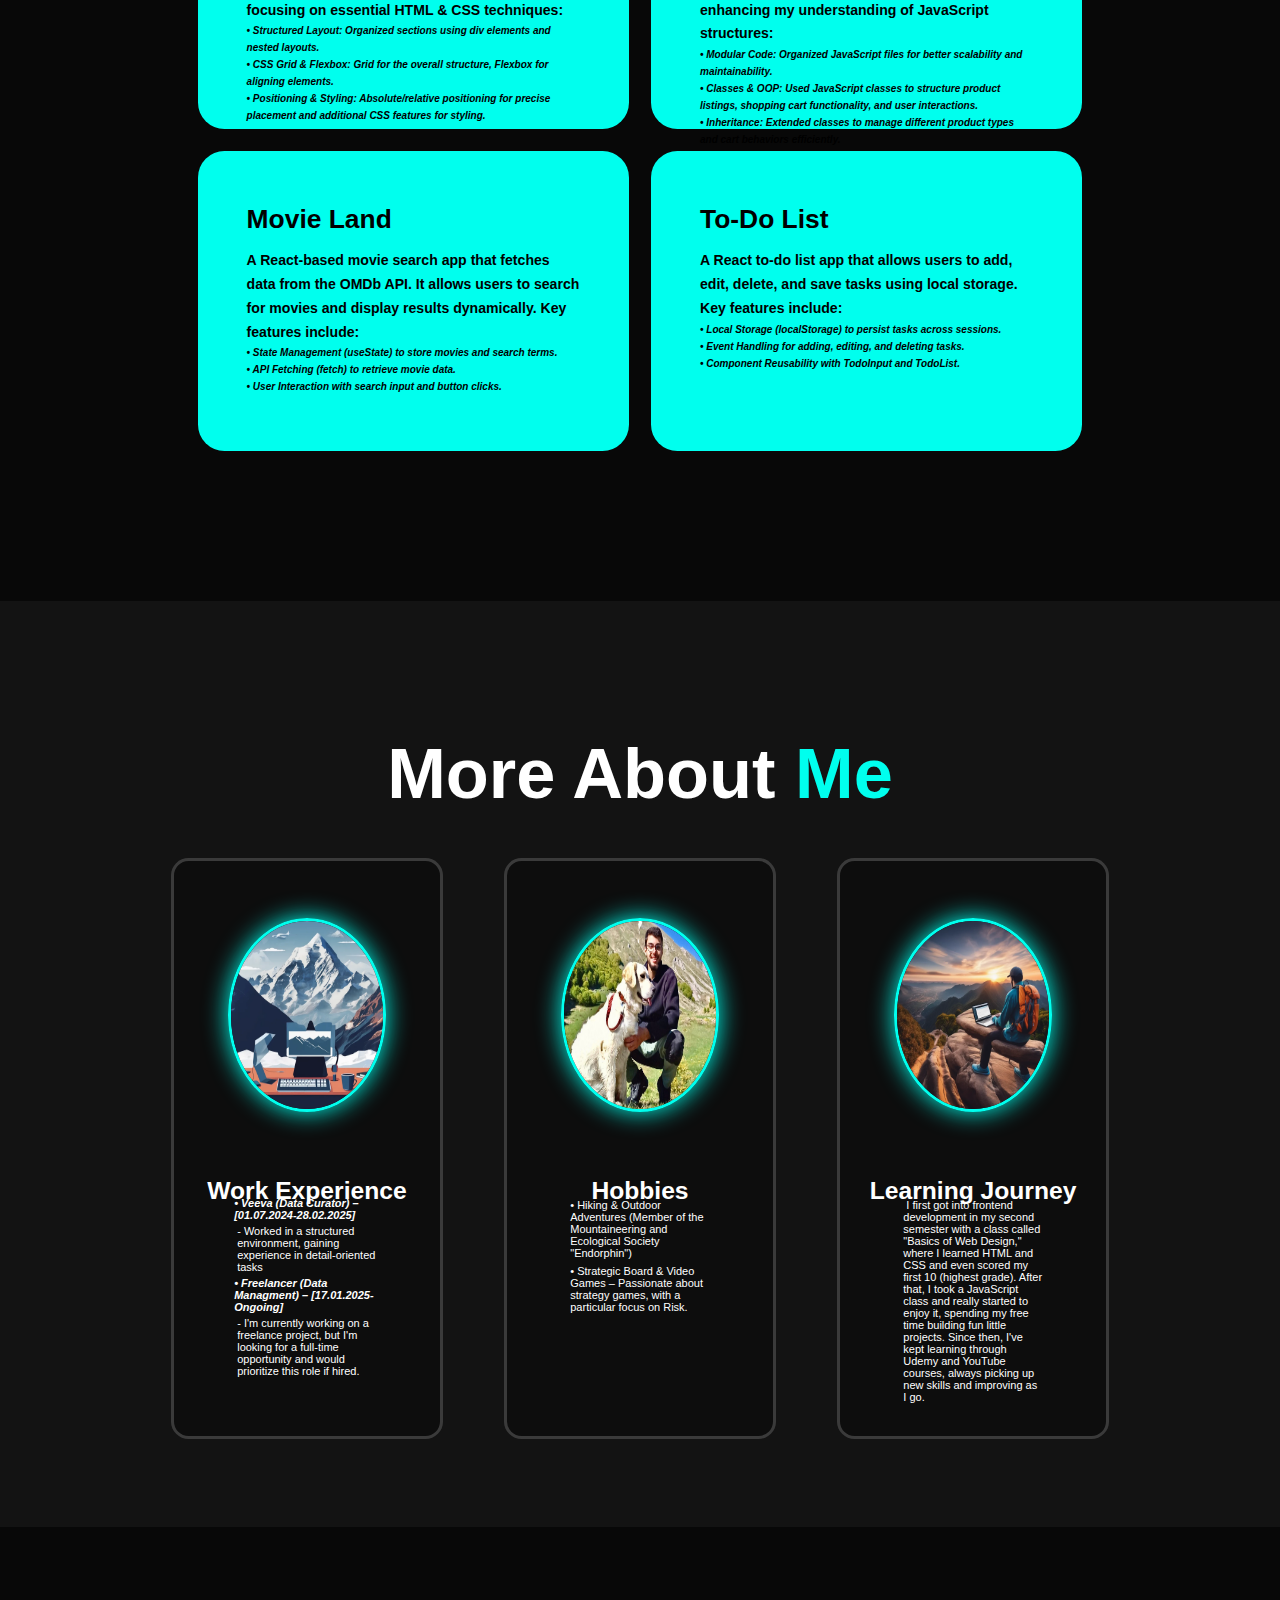
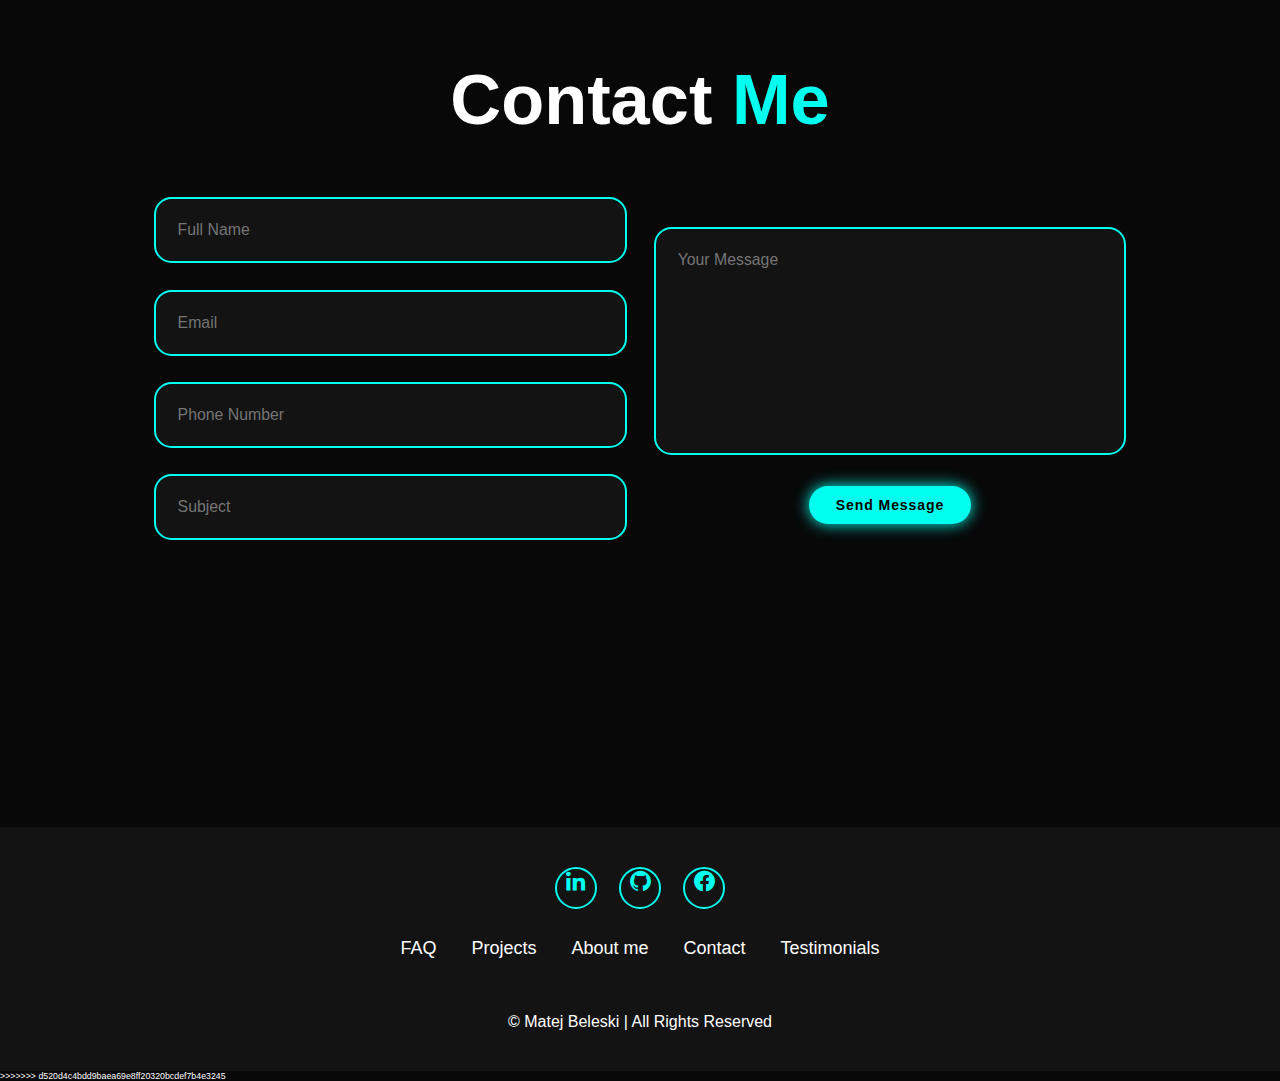
==== commit 8ee7ce16: "Add files via upload" ====
--- a/index.html
+++ b/index.html
@@ -1,3 +1,302 @@
+<<<<<<< HEAD
+<!DOCTYPE html>
+<html lang="en">
+
+<head>
+    <meta charset="UTF-8">
+    <meta name="viewport" content="width=device-width, initial-scale=1.0">
+    <title>Responsive Portfolio Website</title>
+    <link rel="stylesheet" href="style.css">
+    <link href='https://unpkg.com/boxicons@2.1.4/css/boxicons.min.css' rel='stylesheet'>
+
+</head>
+
+<body>
+
+    <header class="header">
+        <a href="#home" class="logo">Matej <span>Beleski</span></a>
+
+        <i class='bx bx-menu' id="menu-icon"></i>
+
+        <nav class="navbar">
+            <a href="#home" class="active">Home</a>
+            <a href="#education">Education</a>
+            <a href="#projects">Projects</a>
+            <a href="#testimonials">More About Me</a>
+            <a href="#contact">Contact</a>
+        </nav>
+    </header>
+
+    <section class="home" id="home">
+        <div class="home-contet">
+            <h1>Hi, It's <span>Matej</span></h1>
+            <h3 class="text-animation">I'm a <span></span></h3>
+            <p>Computer Science student passionate about frontend development.</p>
+            <p>I have experience working with technologies like React, JavaScript, HTML, and CSS.</p>
+            <p>Currently looking for a frontend development job to apply my skills, gain hands-on experience, and continue learning in a professional setting.</p>
+
+            <div class="social-icons">
+
+                <a href="https://www.linkedin.com/in/matej-beleski-653217213/" target="_blank"> <i class='bx bxl-linkedin'></i></a>
+                <a href="https://github.com/matej46" target="_blank"><i class='bx bxl-github'></i></a>
+                <a href="https://www.facebook.com/devet.deset.75/" target="_blank"><i class='bx bxl-facebook-circle' ></i></a>
+               
+            </div>
+
+            <div class="btn-group">
+                <a href="#" class="btn">Hire</a>
+                <a href="#contact" class="btn">Contact</a>
+            </div>
+        </div>
+        <div class="home-img">
+            <img src='images/profilephoto.png' alt="image 1">; 
+        </div>
+
+    </section>
+
+    <section class="education" id="education">
+        <h2 class="heading">Education</h2>
+
+        <div class="timeline-items">
+            <div class="timeline-item">
+                <div class="timeline-dot"> </div>
+                <div class="timeline-date"> 2015 - 2019 </div>
+                <div class="timeline-content">
+                    <h3>High School</h3>
+                    <p>"Mirko Mileski" Gymnasium, Kičevo <br>
+                        High School Diploma <br> Specialization in Natural Sciences and Mathematics </p>
+                </div>
+            </div>
+
+            <div class="timeline-item">
+                <div class="timeline-dot"></div>
+                <div class="timeline-date">2019 – Present</div>
+                <div class="timeline-content">
+                    <h3>University</h3>
+                    <p>"Ss. Cyril and Methodius" University in Skopje, <br>
+                        Faculty of Computer Science and Engineering <br> Specialization in Software Engineering and
+                        Information
+                        Systems </p>
+                </div>
+            </div>
+
+            <div class="timeline-item">
+                 
+                <div class="timeline-dot"></div>
+                <div class="timeline-date">2020 – Present</div>
+                <div class="timeline-content">
+                   
+                    
+                        <h3>Udemy</h3>
+                        <p>Certicate of completion:</p>
+                        <a href="https://drive.google.com/file/d/1m8XwTHB_5Tk1Ce35-1qgueU2LRFzItia/view?usp=sharing" target="blank">
+                            <p> 
+                                HTML5 - From Basics to Advanced level <span id="link">(link)</span>
+                            </p>
+                        </a>
+                        <a href="https://drive.google.com/file/d/1fbxmuC1kPjhLGUeqyNIGHqgkghaJ31IZ/view?usp=sharing" target="blank">
+                            <p> 
+                                JavaScript for Beginners - The Complete introduction to JS <span id="link">(link)</span>
+                            </p>
+                        </a>
+                     
+                  
+                </div>
+            </div>
+
+            <div class="timeline-item">
+                 
+                <div class="timeline-dot"></div>
+                <div class="timeline-date">2023</div>
+                <div class="timeline-content">
+                   
+                    <a href="https://drive.google.com/file/d/1XJHOYPVvoll1hGyyqi6rIE5AoOztRurR/view" target="blank">
+                        <h3>A1 Academy</h3>
+                        <p>Certicate of completion:<br> A1 Academy for Digital Marketing </p>
+                        <p id="link">(link)</p>
+                    </a>
+                </div>
+            </div>
+
+            </div>
+    </section>
+
+    <section class="services" id="projects">
+        <h2 class="heading">Projects</h2>
+
+        <div class="services-container">
+            <div class="service-box">
+               
+                <div class="service-info">
+                    <h4>Youtube Clone</h4>
+                   
+                    <p>A static YouTube clone built with HTML & CSS, with minimal JavaScript for the search button.  The project replicates YouTube’s layout while focusing on essential HTML & CSS techniques: <br>
+                        <span id="project_description">&#8226 Structured Layout: Organized sections using div elements and nested layouts. </span><br>
+                        <span id="project_description">&#8226 CSS Grid & Flexbox: Grid for the overall structure, Flexbox for aligning elements. </span><br>
+                        <span id="project_description">&#8226 Positioning & Styling: Absolute/relative positioning for precise placement and additional CSS features for styling.</span><br>
+                    </p>
+
+                 <div class="service-links">
+                    <p id="links">Links:</p>
+                    <a id="projects-links" href="https://github.com/matej46/Youtube-Clone.git" target="_blank">Github repository</a><br>
+                    <a id="projects-links" href="https://matej46.github.io/Youtube-Clone/" target="_blank">Deployed</a>
+                 </div>
+                  
+                </div>
+            </div>
+            <div class="service-box">
+                <div class="service-info">
+                    <h4>Amazon Clone</h4>
+                    <p>A functional Amazon clone built using JavaScript, HTML, and CSS.The project replicates key features of an e-commerce site while enhancing my understanding of JavaScript structures: <br>
+                        <span id="project_description">&#8226 Modular Code: Organized JavaScript files for better scalability and maintainability.</span><br>
+                        <span id="project_description">&#8226 Classes & OOP: Used JavaScript classes to structure product listings, shopping cart functionality, and user interactions.</span><br>
+                        <span id="project_description">&#8226 Inheritance: Extended classes to manage different product types and cart behaviors efficiently.</span><br>
+                    </p>
+                    <div class="service-links">
+                        <p id="links">Links:</p>
+                        <a id="projects-links" href="https://github.com/matej46/amazon-javascript.git" target="_blank">Github repository</a><br>
+                        <a id="projects-links" href="https://matej-amazon-javascript.netlify.app/" target="_blank">Deployed</a>
+                     </div>
+                
+                </div>
+            </div>
+            <div class="service-box">
+                <div class="service-info">
+                    <h4>Movie Land</h4>
+                    <p>A React-based movie search app that fetches data from the OMDb API. It allows users to search for movies and display results dynamically. Key features include:<br>
+                       <span id="project_description"> &#8226 State Management (useState) to store movies and search terms.</span><br>
+                       <span id="project_description"> &#8226 API Fetching (fetch) to retrieve movie data.</span><br>
+                       <span id="project_description"> &#8226 User Interaction with search input and button clicks.</span><br>
+                    </p>
+                    <div class="service-links">
+                        <p id="links">Links:</p>
+                        <a id="projects-links" href="https://github.com/matej46/reactjs-MovieLand.git" target="_blank">Github repository</a><br>
+                     </div>
+                </div>
+            </div>
+            <div class="service-box">
+                <div class="service-info">
+                    <h4>To-Do List</h4>
+                    <p>A React to-do list app that allows users to add, edit, delete, and save tasks using local storage. Key features include:<br>
+                        <span id="project_description">&#8226 Local Storage (localStorage) to persist tasks across sessions.</span><br>
+                        <span id="project_description">&#8226 Event Handling for adding, editing, and deleting tasks.</span><br>
+                        <span id="project_description">&#8226 Component Reusability with TodoInput and TodoList.</span><br>
+                    </p>
+                    <div class="service-links">
+                        <p id="links">Links:</p>
+                        <a id="projects-links" href="https://github.com/matej46/reactjs-todolist.git" target="_blank">Github repository</a><br>
+                        <a id="projects-links" href="https://reactjs-todos-project.netlify.app/" target="_blank">Deployed</a>
+                     </div>
+                </div>
+            </div>
+
+    </section>
+
+    <section class="testimonials" id="testimonials">
+        <div class="testimonials-box">
+            <h2 class="heading">More About <span>Me</span></h2>
+
+            <div class="wrapper">
+                <div class="testimonial-item">
+                    
+                    <img src="images/experience_mountain2.jpg" alt="">
+                    <h2>Work Experience</h2>
+                    <div class="testimonial-text">
+                        <h3>&#8226; Veeva (Data Curator) – [01.07.2024-28.02.2025]</h3>
+                        <p>- Worked in a structured environment, gaining experience in detail-oriented tasks</p>
+                        <h3>&#8226; Freelancer (Data Managment) – [17.01.2025-Ongoing]</h3>
+                        <p>- I'm currently working on a freelance project, but I'm looking for a full-time opportunity and would prioritize this role if hired.</p>
+                    </div>
+                </div>
+                <div class="testimonial-item">
+                    <img src="images/M&L2.jpg" alt="">
+                    <h2>Hobbies</h2>
+                    <div class="testimonial-text">
+                        <p>&#8226 Hiking & Outdoor Adventures (Member of the Mountaineering and Ecological Society "Endorphin")</p>
+                        <p>&#8226 Strategic Board & Video Games – Passionate about strategy games, with a particular focus on Risk.</p>
+                    </div>
+
+                </div>
+                
+                <div class="testimonial-item">
+                    <img src="images/journey.jpg" alt="">
+                    <h2>Learning Journey</h2>
+                    <div class="testimonial-text">
+                        <p>&nbspI first got into frontend development in my second semester with a class called "Basics of Web Design," where I learned HTML and CSS and even scored my first 10 (highest grade). After that, I took a JavaScript class and really started to enjoy it, spending my free time building fun little projects. Since then, I've kept learning through Udemy and YouTube courses, always picking up new skills and improving as I go.</p>
+                    </div>
+                </div>
+            </div>
+        </div>
+    </section>
+
+    <section class="contact" id="contact">
+        <h2 class="heading">Contact <span>Me</span></h2>
+
+        <form action="https://api.web3forms.com/submit" method="POST">
+            <input type="hidden" name="access_key" value="eedac60c-c312-4635-b868-2d74a798ac71">
+            <div class="input-group">
+                <div class="input-box">
+                    <input type="text" name="name" placeholder="Full Name" required>
+                    <input type="email" name="email" placeholder="Email" required>
+                </div>
+                <div class="input-box">
+                    <input type="number" name="phone" placeholder="Phone Number">
+                    <input type="text" name="subject" placeholder="Subject" required>
+                </div>
+            </div>
+
+            <div class="input-group-2">
+                <textarea name="message" id="" cols="30" rows="10" placeholder="Your Message" required></textarea>
+                <input type="submit" value="Send Message" class="btn">
+            </div>
+        </form>
+
+    </section>
+
+
+    <footer class="footer" id="footer">
+        <div class="social">
+            <a href="https://www.linkedin.com/in/matej-beleski-653217213/" target="_blank"> <i class='bx bxl-linkedin'></i></a>
+            <a href="https://github.com/matej46" target="_blank"><i class='bx bxl-github'></i></a>
+            <a href="https://www.facebook.com/devet.deset.75/" target="_blank"><i class='bx bxl-facebook-circle' ></i></a>   
+        </div>
+
+        <ul class="list">
+            <li>
+                <a href="faq.html">FAQ</a>
+            </li>
+
+            <li>
+                <a href="#home">Home</a>
+            </li>
+
+            <li>
+                <a href="#education">Education</a>
+            </li>
+
+            <li>
+                <a href="#projects">Projects</a>
+            </li>
+
+            <li>
+                <a href="#testimonials">More About Me</a>
+            </li>
+            
+            <li>
+                <a href="#contact">Contact</a>
+            </li>
+
+           
+        </ul>
+        <p class="copyright">
+            &#169 Matej Beleski | All Rights Reserved
+        </p>
+    </footer> 
+
+        <script src="script.js"></script>
+</body>
+
+=======
 <!DOCTYPE html>
 <html lang="en">
 
@@ -289,4 +588,5 @@
         <script src="script.js"></script>
 </body>
 
+>>>>>>> d520d4c4bdd9baea69e8ff20320bcdef7b4e3245
 </html>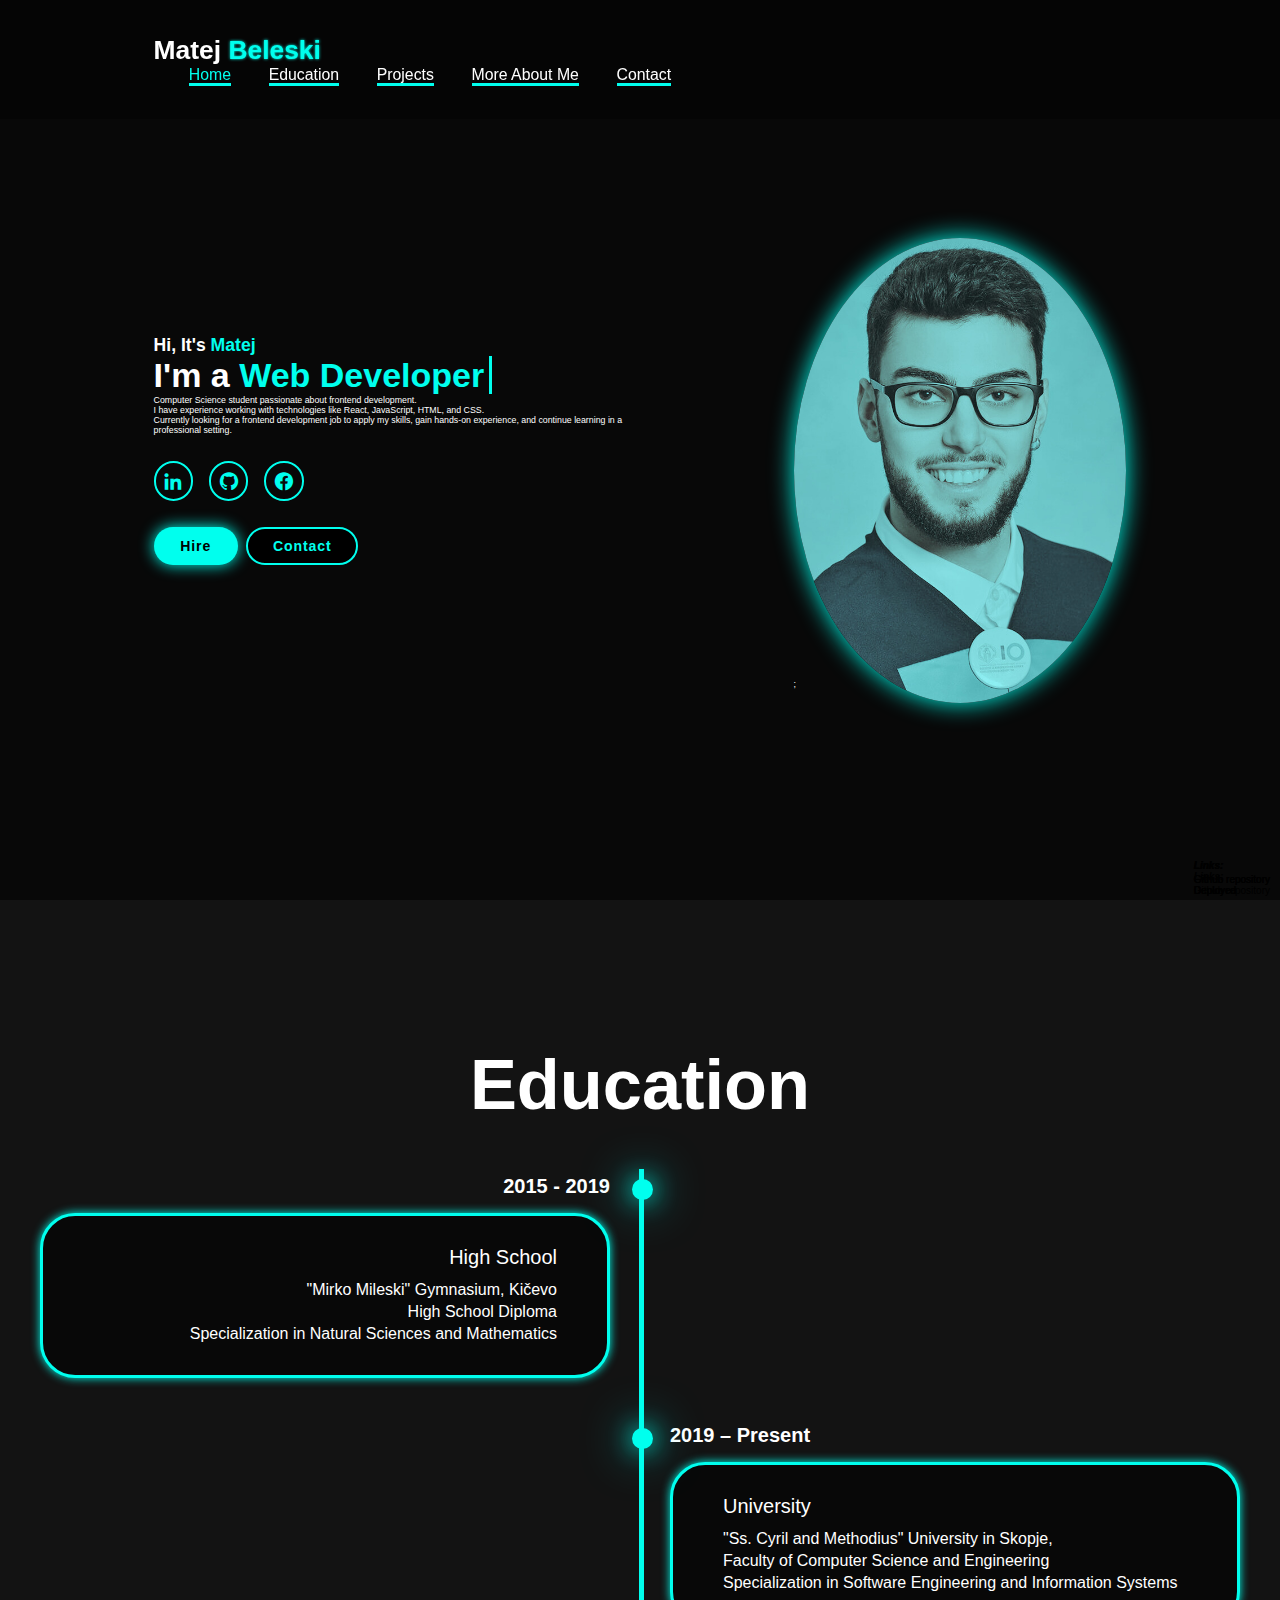
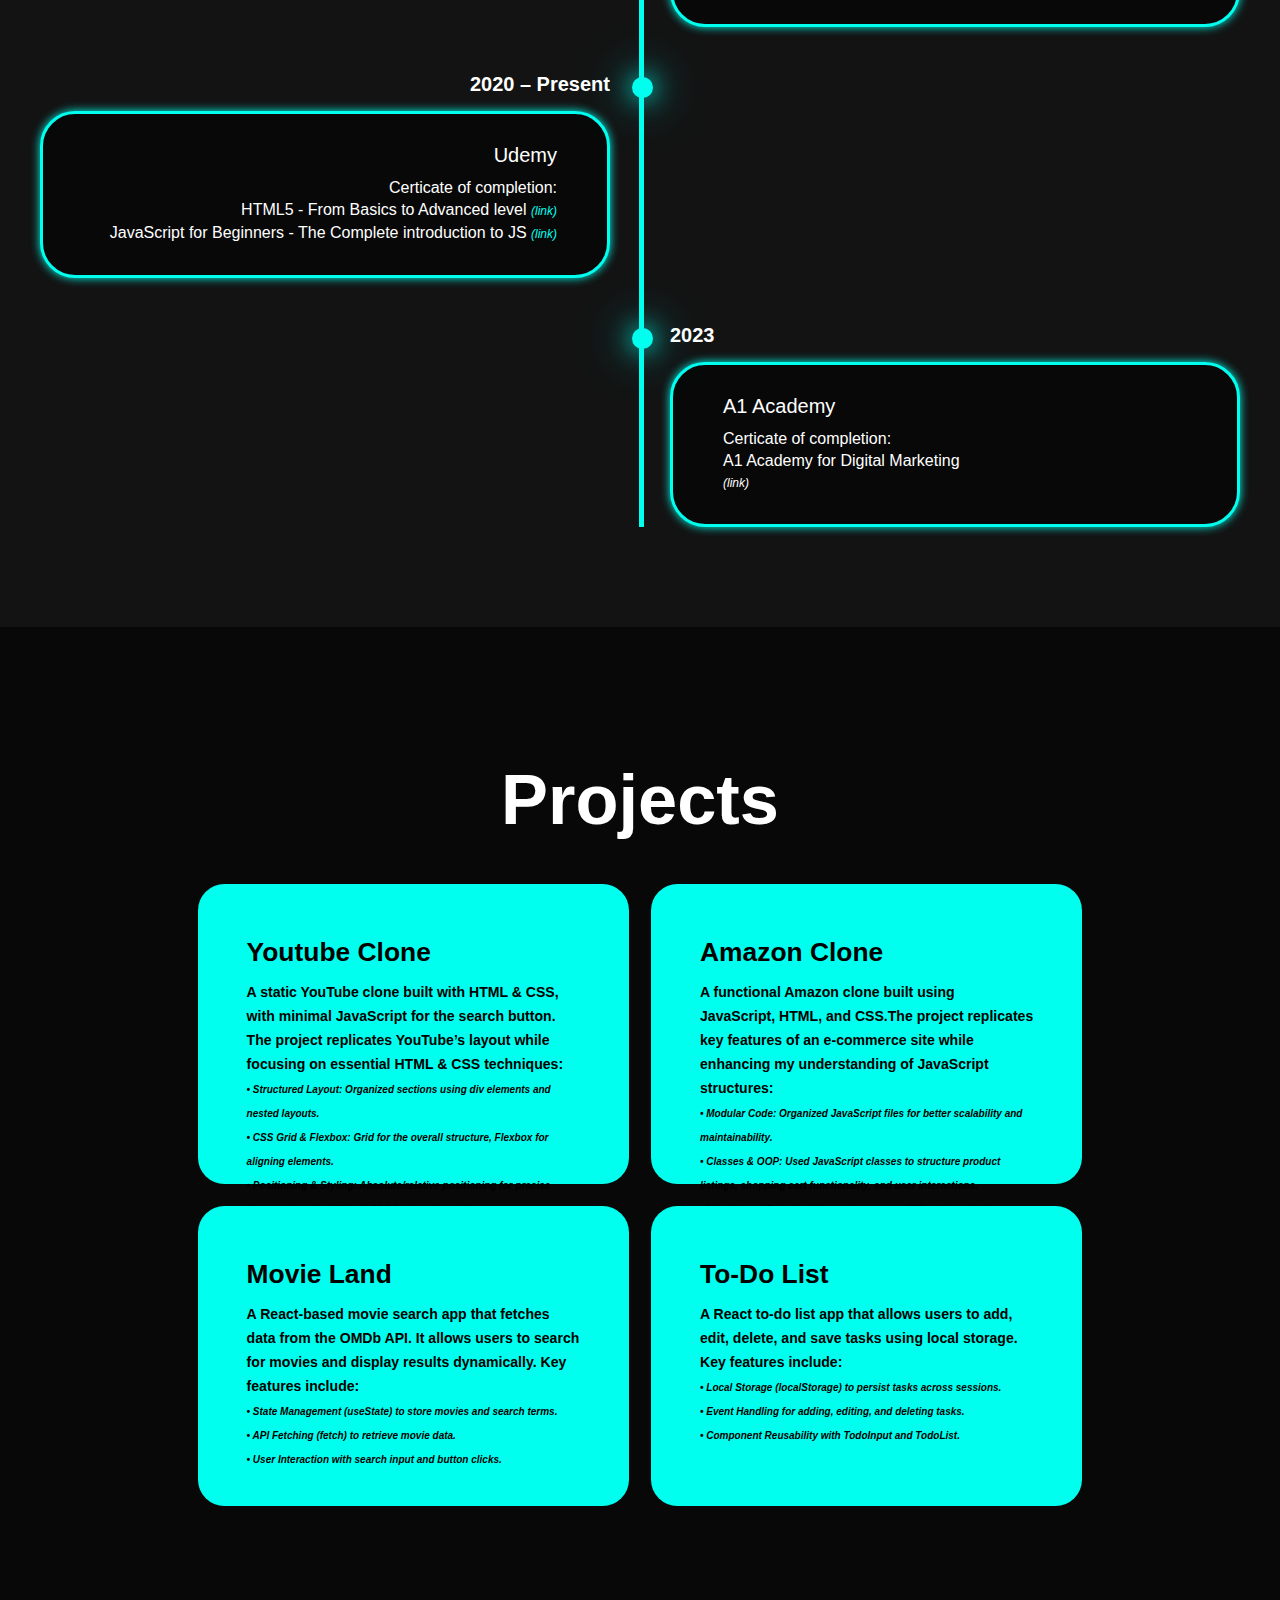
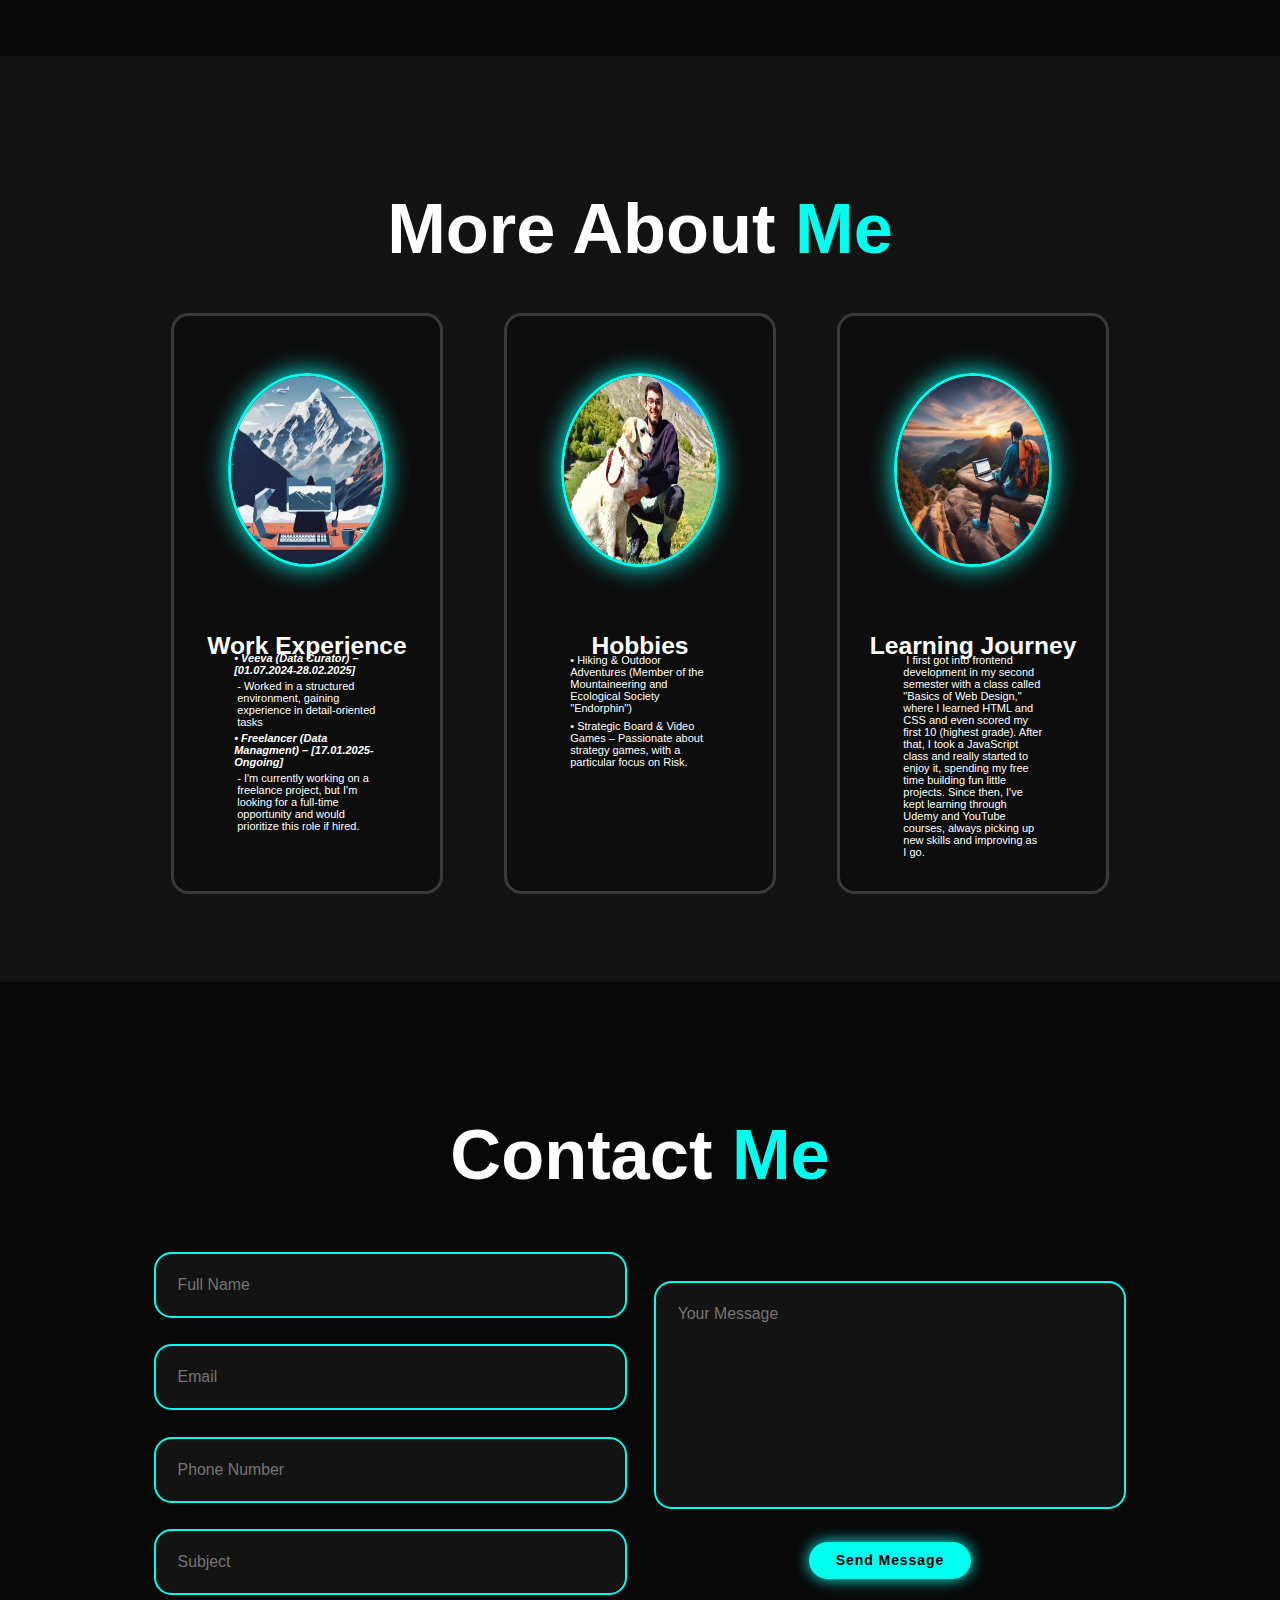
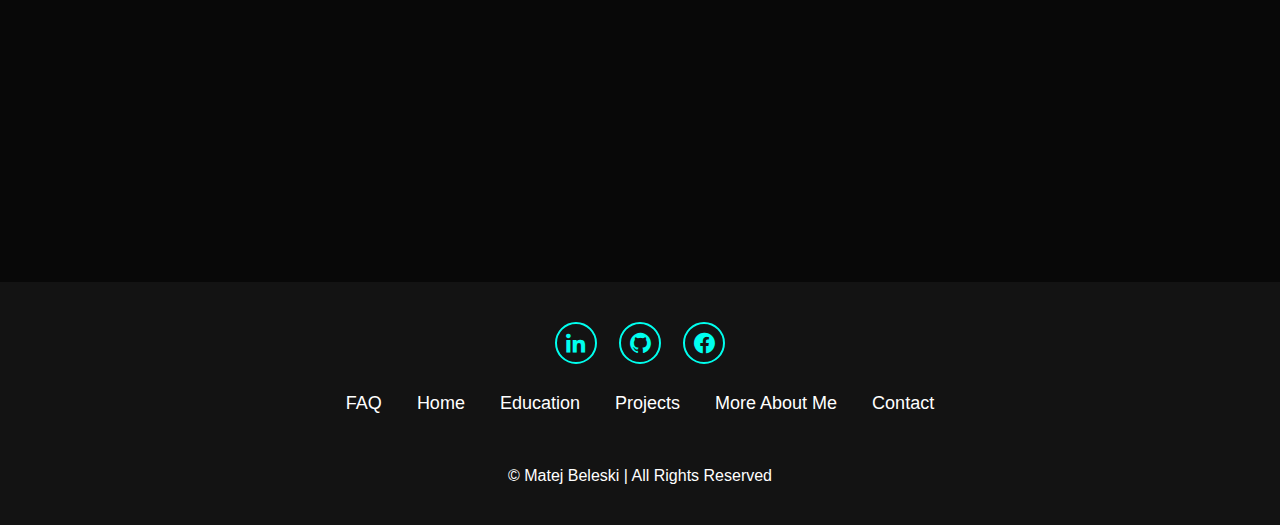
==== commit 2e748316: "Add files via upload" ====
--- a/index.html
+++ b/index.html
@@ -1,4 +1,4 @@
-<<<<<<< HEAD
+
 <!DOCTYPE html>
 <html lang="en">
 
@@ -296,297 +296,3 @@
         <script src="script.js"></script>
 </body>
 
-=======
-<!DOCTYPE html>
-<html lang="en">
-
-<head>
-    <meta charset="UTF-8">
-    <meta name="viewport" content="width=device-width, initial-scale=1.0">
-    <title>Responsive Portfolio Website</title>
-    <link rel="stylesheet" href="style.css">
-    <link href='https://unpkg.com/boxicons@2.1.4/css/boxicons.min.css' rel='stylesheet'>
-
-</head>
-
-<body>
-
-    <header class="header">
-        <a href="#home" class="logo">Matej <span>Beleski</span></a>
-
-        <i class='bx bx-menu' id="menu-icon"></i>
-
-        <nav class="navbar">
-            <a href="#home" class="active">Home</a>
-            <a href="#education">Education</a>
-            <a href="#projects">Projects</a>
-            <a href="#testimonials">Testimonials</a>
-            <a href="#contact">Contact</a>
-        </nav>
-    </header>
-
-    <section class="home" id="home">
-        <div class="home-contet">
-            <h1>Hi, It's <span>Matej</span></h1>
-            <h3 class="text-animation">I'm a <span></span></h3>
-            <p>Computer Science student passionate about frontend development.</p>
-            <p>I have experience working with technologies like React, JavaScript, HTML, and CSS.</p>
-            <p>Currently looking for a frontend development job to apply my skills, gain hands-on experience, and continue learning in a professional setting.</p>
-
-            <div class="social-icons">
-
-                <a href="https://www.linkedin.com/in/matej-beleski-653217213/" target="_blank"> <i class='bx bxl-linkedin'></i></a>
-                <a href="https://github.com/matej46" target="_blank"><i class='bx bxl-github'></i></a>
-                <a href="https://www.facebook.com/devet.deset.75/" target="_blank"><i class='bx bxl-facebook-circle' ></i></a>
-               
-            </div>
-
-            <div class="btn-group">
-                <a href="#" class="btn">Hire</a>
-                <a href="#contact" class="btn">Contact</a>
-            </div>
-        </div>
-        <div class="home-img">
-            <img src='images/profilephoto.png' alt="image 1">; 
-        </div>
-
-    </section>
-
-    <section class="education" id="education">
-        <h2 class="heading">Education</h2>
-
-        <div class="timeline-items">
-            <div class="timeline-item">
-                <div class="timeline-dot"> </div>
-                <div class="timeline-date"> 2015 - 2019 </div>
-                <div class="timeline-content">
-                    <h3>High School</h3>
-                    <p>"Mirko Mileski" Gymnasium, Kičevo <br>
-                        High School Diploma <br> Specialization in Natural Sciences and Mathematics </p>
-                </div>
-            </div>
-
-            <div class="timeline-item">
-                <div class="timeline-dot"></div>
-                <div class="timeline-date">2019 – Present</div>
-                <div class="timeline-content">
-                    <h3>University</h3>
-                    <p>"Ss. Cyril and Methodius" University in Skopje, <br>
-                        Faculty of Computer Science and Engineering <br> Specialization in Software Engineering and
-                        Information
-                        Systems </p>
-                </div>
-            </div>
-
-            <div class="timeline-item">
-                 
-                <div class="timeline-dot"></div>
-                <div class="timeline-date">2020 – Present</div>
-                <div class="timeline-content">
-                   
-                    
-                        <h3>Udemy</h3>
-                        <p>Certicate of completion:</p>
-                        <a href="https://drive.google.com/file/d/1m8XwTHB_5Tk1Ce35-1qgueU2LRFzItia/view?usp=sharing" target="blank">
-                            <p> 
-                                HTML5 - From Basics to Advanced level <span id="link">(link)</span>
-                            </p>
-                        </a>
-                        <a href="https://drive.google.com/file/d/1fbxmuC1kPjhLGUeqyNIGHqgkghaJ31IZ/view?usp=sharing" target="blank">
-                            <p> 
-                                JavaScript for Beginners - The Complete introduction to JS <span id="link">(link)</span>
-                            </p>
-                        </a>
-                     
-                  
-                </div>
-            </div>
-
-            <div class="timeline-item">
-                 
-                <div class="timeline-dot"></div>
-                <div class="timeline-date">2023</div>
-                <div class="timeline-content">
-                   
-                    <a href="https://drive.google.com/file/d/1XJHOYPVvoll1hGyyqi6rIE5AoOztRurR/view" target="blank">
-                        <h3>A1 Academy</h3>
-                        <p>Certicate of completion:<br> A1 Academy for Digital Marketing </p>
-                        <p id="link">(link)</p>
-                    </a>
-                </div>
-            </div>
-
-            </div>
-    </section>
-
-    <section class="services" id="projects">
-        <h2 class="heading">Projects</h2>
-
-        <div class="services-container">
-            <div class="service-box">
-               
-                <div class="service-info">
-                    <h4>Youtube Clone</h4>
-                   
-                    <p>A static YouTube clone built with HTML & CSS, with minimal JavaScript for the search button.  The project replicates YouTube’s layout while focusing on essential HTML & CSS techniques: <br>
-                        <span id="project_description">&#8226 Structured Layout: Organized sections using div elements and nested layouts. </span><br>
-                        <span id="project_description">&#8226 CSS Grid & Flexbox: Grid for the overall structure, Flexbox for aligning elements. </span><br>
-                        <span id="project_description">&#8226 Positioning & Styling: Absolute/relative positioning for precise placement and additional CSS features for styling.</span><br>
-                    </p>
-
-                 <div class="service-links">
-                    <p id="links">Links:</p>
-                    <a id="projects-links" href="https://github.com/matej46/Youtube-Clone.git" target="_blank">Github repository</a><br>
-                    <a id="projects-links" href="https://matej46.github.io/Youtube-Clone/" target="_blank">Deployed</a>
-                 </div>
-                  
-                </div>
-            </div>
-            <div class="service-box">
-                <div class="service-info">
-                    <h4>Amazon Clone</h4>
-                    <p>A functional Amazon clone built using JavaScript, HTML, and CSS.The project replicates key features of an e-commerce site while enhancing my understanding of JavaScript structures: <br>
-                        <span id="project_description">&#8226 Modular Code: Organized JavaScript files for better scalability and maintainability.</span><br>
-                        <span id="project_description">&#8226 Classes & OOP: Used JavaScript classes to structure product listings, shopping cart functionality, and user interactions.</span><br>
-                        <span id="project_description">&#8226 Inheritance: Extended classes to manage different product types and cart behaviors efficiently.</span><br>
-                    </p>
-                    <div class="service-links">
-                        <p id="links">Links:</p>
-                        <a id="projects-links" href="https://github.com/matej46/amazon-javascript.git" target="_blank">Github repository</a><br>
-                        <a id="projects-links" href="https://matej-amazon-javascript.netlify.app/" target="_blank">Deployed</a>
-                     </div>
-                
-                </div>
-            </div>
-            <div class="service-box">
-                <div class="service-info">
-                    <h4>Movie Land</h4>
-                    <p>A React-based movie search app that fetches data from the OMDb API. It allows users to search for movies and display results dynamically. Key features include:<br>
-                       <span id="project_description"> &#8226 State Management (useState) to store movies and search terms.</span><br>
-                       <span id="project_description"> &#8226 API Fetching (fetch) to retrieve movie data.</span><br>
-                       <span id="project_description"> &#8226 User Interaction with search input and button clicks.</span><br>
-                    </p>
-                    <div class="service-links">
-                        <p id="links">Links:</p>
-                        <a id="projects-links" href="https://github.com/matej46/reactjs-MovieLand.git" target="_blank">Github repository</a><br>
-                     </div>
-                </div>
-            </div>
-            <div class="service-box">
-                <div class="service-info">
-                    <h4>To-Do List</h4>
-                    <p>A React to-do list app that allows users to add, edit, delete, and save tasks using local storage. Key features include:<br>
-                        <span id="project_description">&#8226 Local Storage (localStorage) to persist tasks across sessions.</span><br>
-                        <span id="project_description">&#8226 Event Handling for adding, editing, and deleting tasks.</span><br>
-                        <span id="project_description">&#8226 Component Reusability with TodoInput and TodoList.</span><br>
-                    </p>
-                    <div class="service-links">
-                        <p id="links">Links:</p>
-                        <a id="projects-links" href="https://github.com/matej46/reactjs-todolist.git" target="_blank">Github repository</a><br>
-                        <a id="projects-links" href="https://reactjs-todos-project.netlify.app/" target="_blank">Deployed</a>
-                     </div>
-                </div>
-            </div>
-
-    </section>
-
-    <section class="testimonials" id="testimonials">
-        <div class="testimonials-box">
-            <h2 class="heading">More About <span>Me</span></h2>
-
-            <div class="wrapper">
-                <div class="testimonial-item">
-                    
-                    <img src="images/experience_mountain2.jpg" alt="">
-                    <h2>Work Experience</h2>
-                    <div class="testimonial-text">
-                        <h3>&#8226; Veeva (Data Curator) – [01.07.2024-28.02.2025]</h3>
-                        <p>- Worked in a structured environment, gaining experience in detail-oriented tasks</p>
-                        <h3>&#8226; Freelancer (Data Managment) – [17.01.2025-Ongoing]</h3>
-                        <p>- I'm currently working on a freelance project, but I'm looking for a full-time opportunity and would prioritize this role if hired.</p>
-                    </div>
-                </div>
-                <div class="testimonial-item">
-                    <img src="images/M&L2.jpg" alt="">
-                    <h2>Hobbies</h2>
-                    <div class="testimonial-text">
-                        <p>&#8226 Hiking & Outdoor Adventures (Member of the Mountaineering and Ecological Society "Endorphin")</p>
-                        <p>&#8226 Strategic Board & Video Games – Passionate about strategy games, with a particular focus on Risk.</p>
-                    </div>
-
-                </div>
-                
-                <div class="testimonial-item">
-                    <img src="images/journey.jpg" alt="">
-                    <h2>Learning Journey</h2>
-                    <div class="testimonial-text">
-                        <p>&nbspI first got into frontend development in my second semester with a class called "Basics of Web Design," where I learned HTML and CSS and even scored my first 10 (highest grade). After that, I took a JavaScript class and really started to enjoy it, spending my free time building fun little projects. Since then, I've kept learning through Udemy and YouTube courses, always picking up new skills and improving as I go.</p>
-                    </div>
-                </div>
-            </div>
-        </div>
-    </section>
-
-    <section class="contact" id="contact">
-        <h2 class="heading">Contact <span>Me</span></h2>
-
-        <form action="https://api.web3forms.com/submit" method="POST">
-            <input type="hidden" name="access_key" value="eedac60c-c312-4635-b868-2d74a798ac71">
-            <div class="input-group">
-                <div class="input-box">
-                    <input type="text" name="name" placeholder="Full Name" required>
-                    <input type="email" name="email" placeholder="Email" required>
-                </div>
-                <div class="input-box">
-                    <input type="number" name="phone" placeholder="Phone Number">
-                    <input type="text" name="subject" placeholder="Subject" required>
-                </div>
-            </div>
-
-            <div class="input-group-2">
-                <textarea name="message" id="" cols="30" rows="10" placeholder="Your Message" required></textarea>
-                <input type="submit" value="Send Message" class="btn">
-            </div>
-        </form>
-
-    </section>
-
-
-    <footer class="footer" id="footer">
-        <div class="social">
-            <a href="https://www.linkedin.com/in/matej-beleski-653217213/" target="_blank"> <i class='bx bxl-linkedin'></i></a>
-            <a href="https://github.com/matej46" target="_blank"><i class='bx bxl-github'></i></a>
-            <a href="https://www.facebook.com/devet.deset.75/" target="_blank"><i class='bx bxl-facebook-circle' ></i></a>   
-        </div>
-
-        <ul class="list">
-            <li>
-                <a href="faq.html">FAQ</a>
-            </li>
-
-            <li>
-                <a href="#projects">Projects</a>
-            </li>
-
-            <li>
-                <a href="#home">About me</a>
-            </li>
-
-            <li>
-                <a href="#contact">Contact</a>
-            </li>
-
-            <li>
-                <a href="#testimonials">Testimonials</a>
-            </li>
-        </ul>
-        <p class="copyright">
-            &#169 Matej Beleski | All Rights Reserved
-        </p>
-    </footer> 
-
-        <script src="script.js"></script>
-</body>
-
->>>>>>> d520d4c4bdd9baea69e8ff20320bcdef7b4e3245
-</html>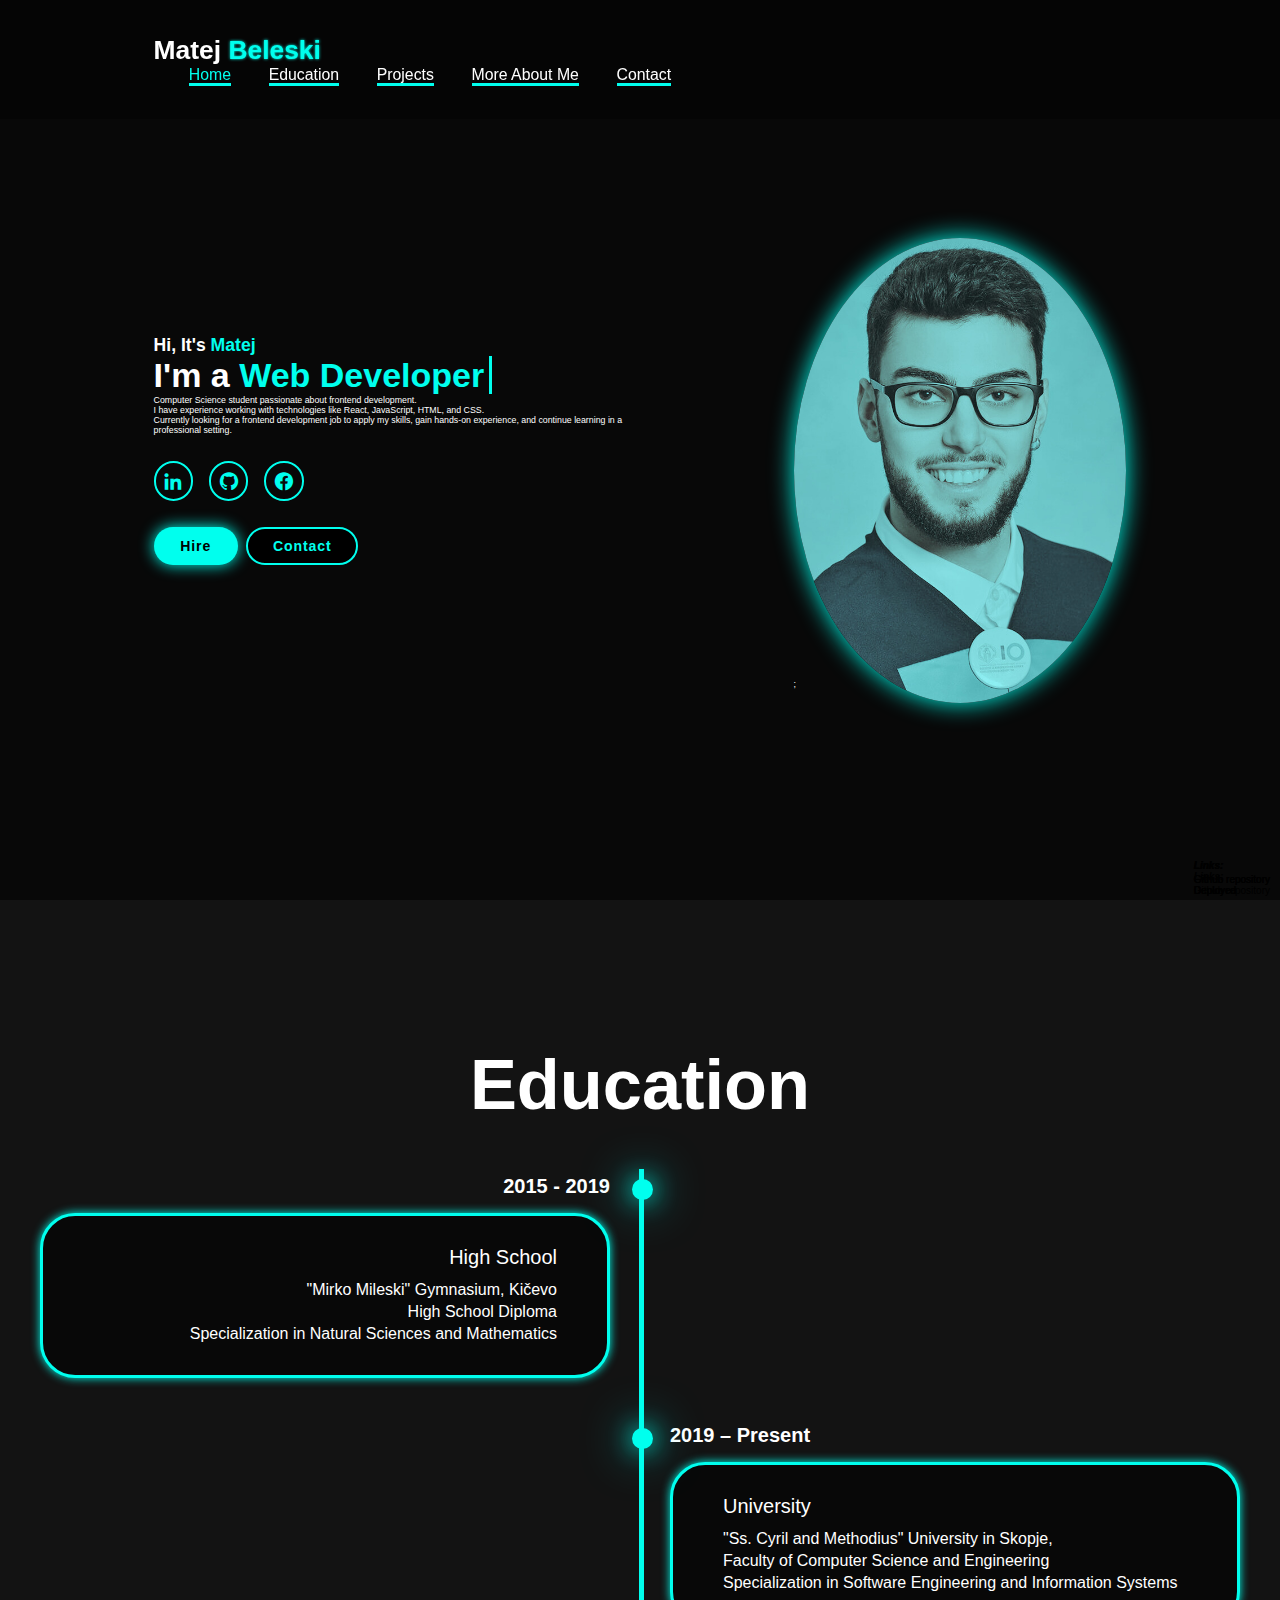
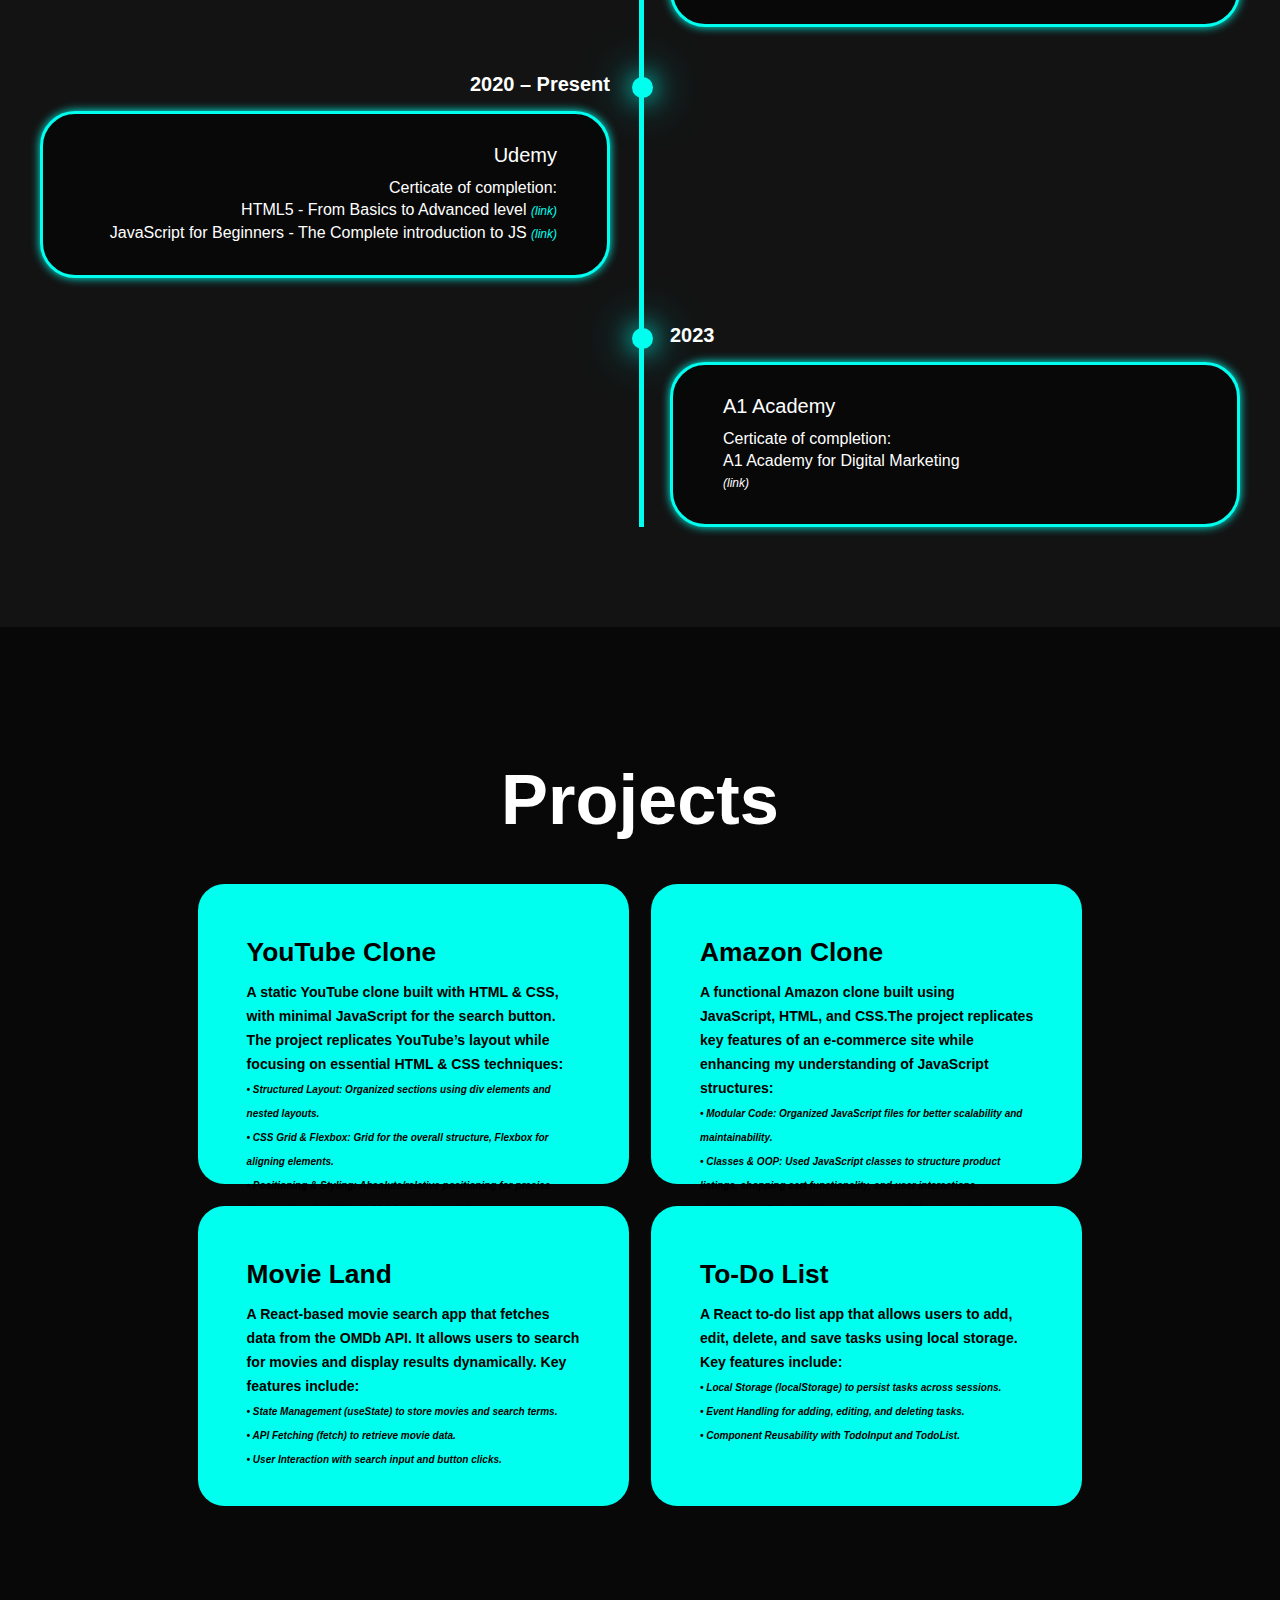
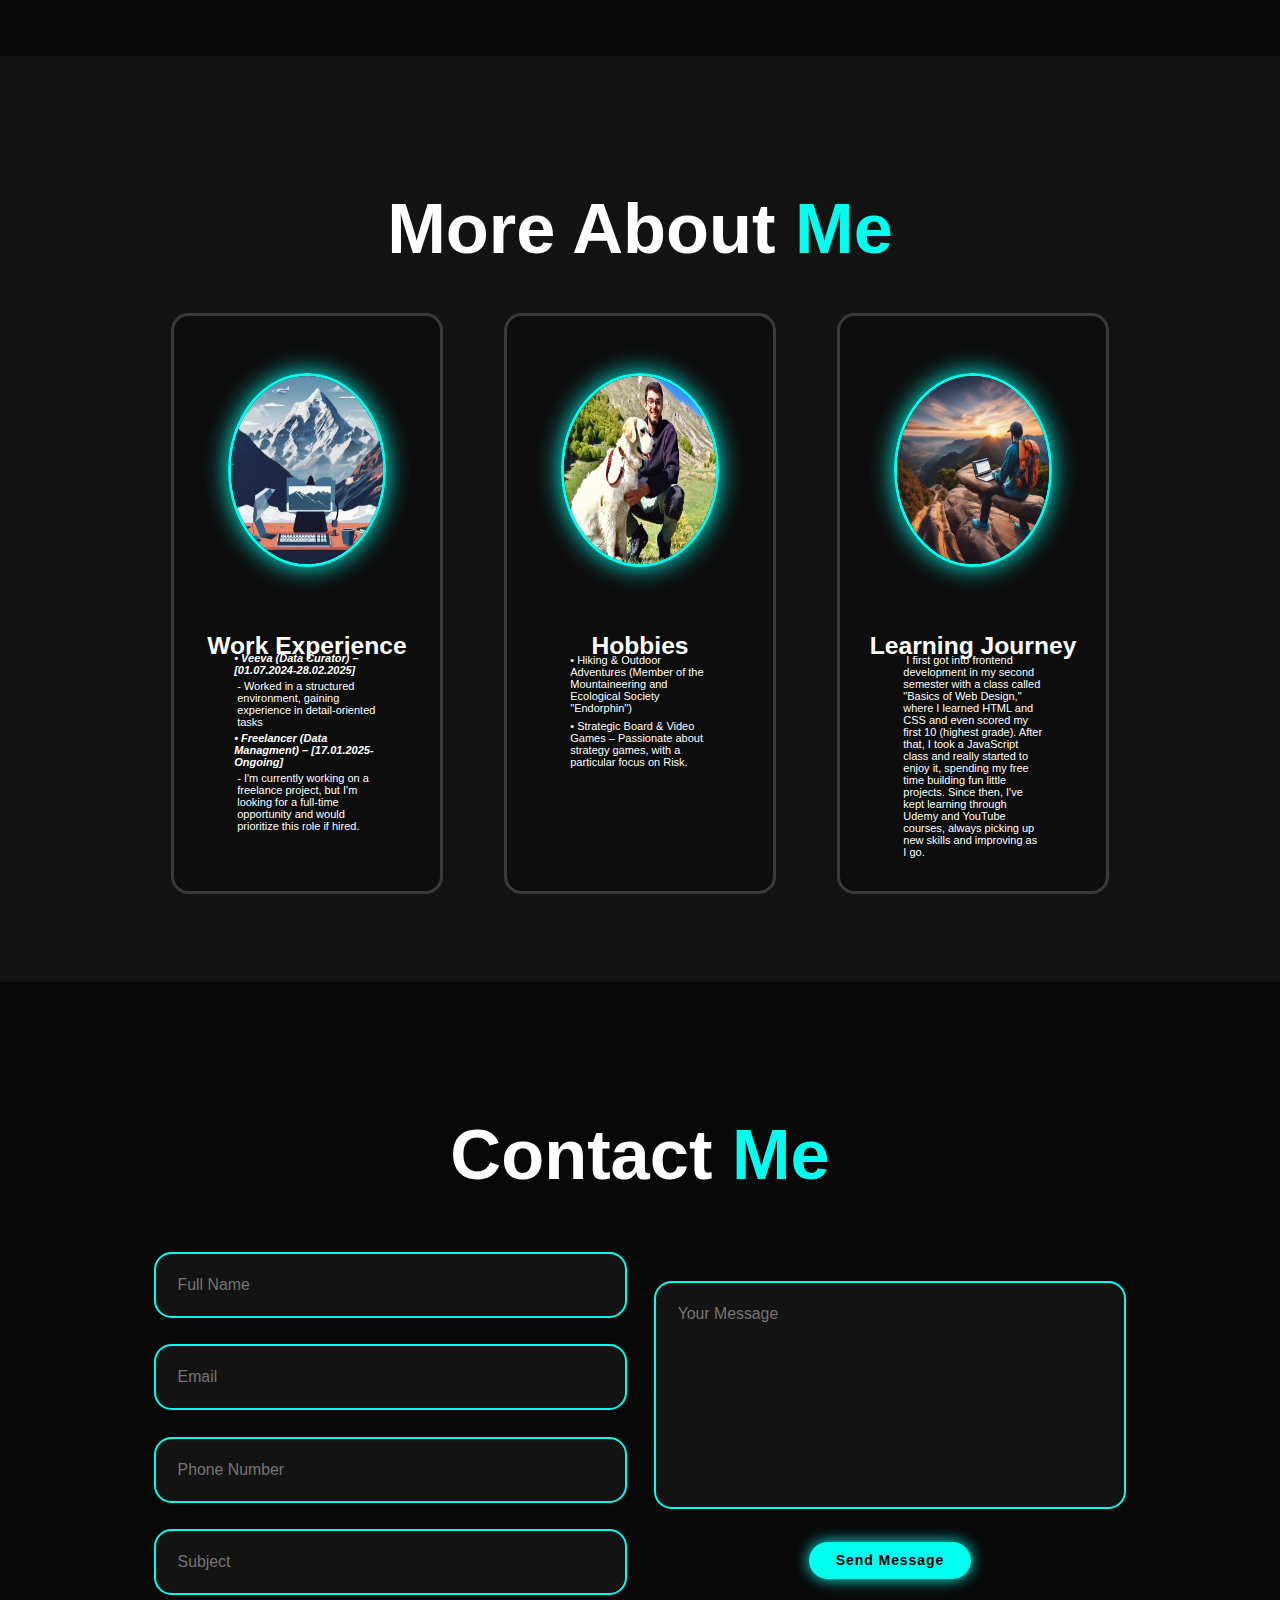
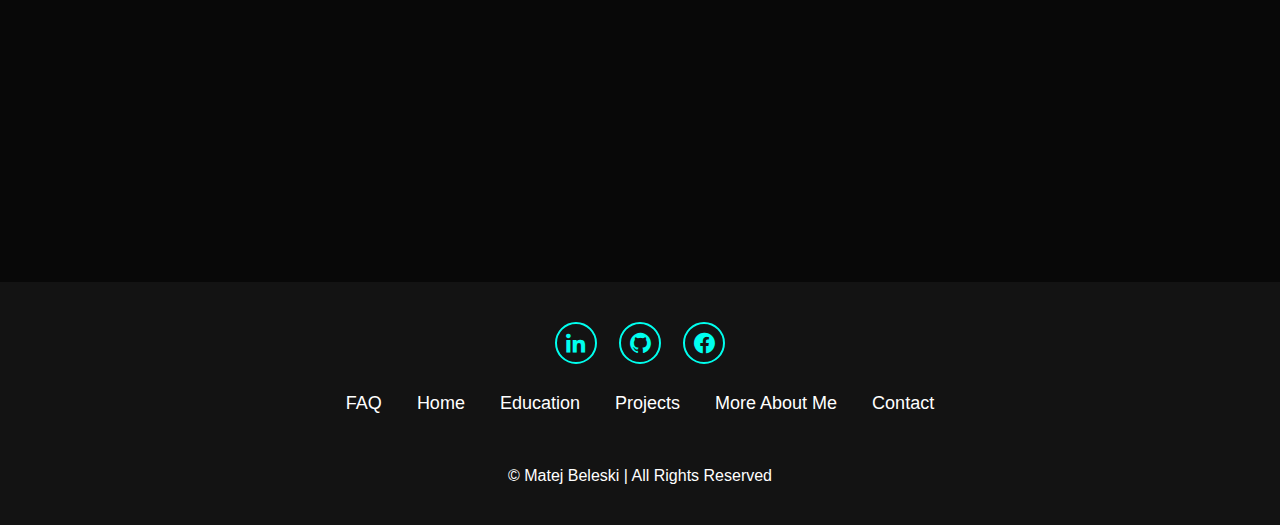
==== commit 9db9ebc6: "Add files via upload" ====
--- a/index.html
+++ b/index.html
@@ -128,7 +128,7 @@
             <div class="service-box">
                
                 <div class="service-info">
-                    <h4>Youtube Clone</h4>
+                    <h4>YouTube Clone</h4>
                    
                     <p>A static YouTube clone built with HTML & CSS, with minimal JavaScript for the search button.  The project replicates YouTube’s layout while focusing on essential HTML & CSS techniques: <br>
                         <span id="project_description">&#8226 Structured Layout: Organized sections using div elements and nested layouts. </span><br>
